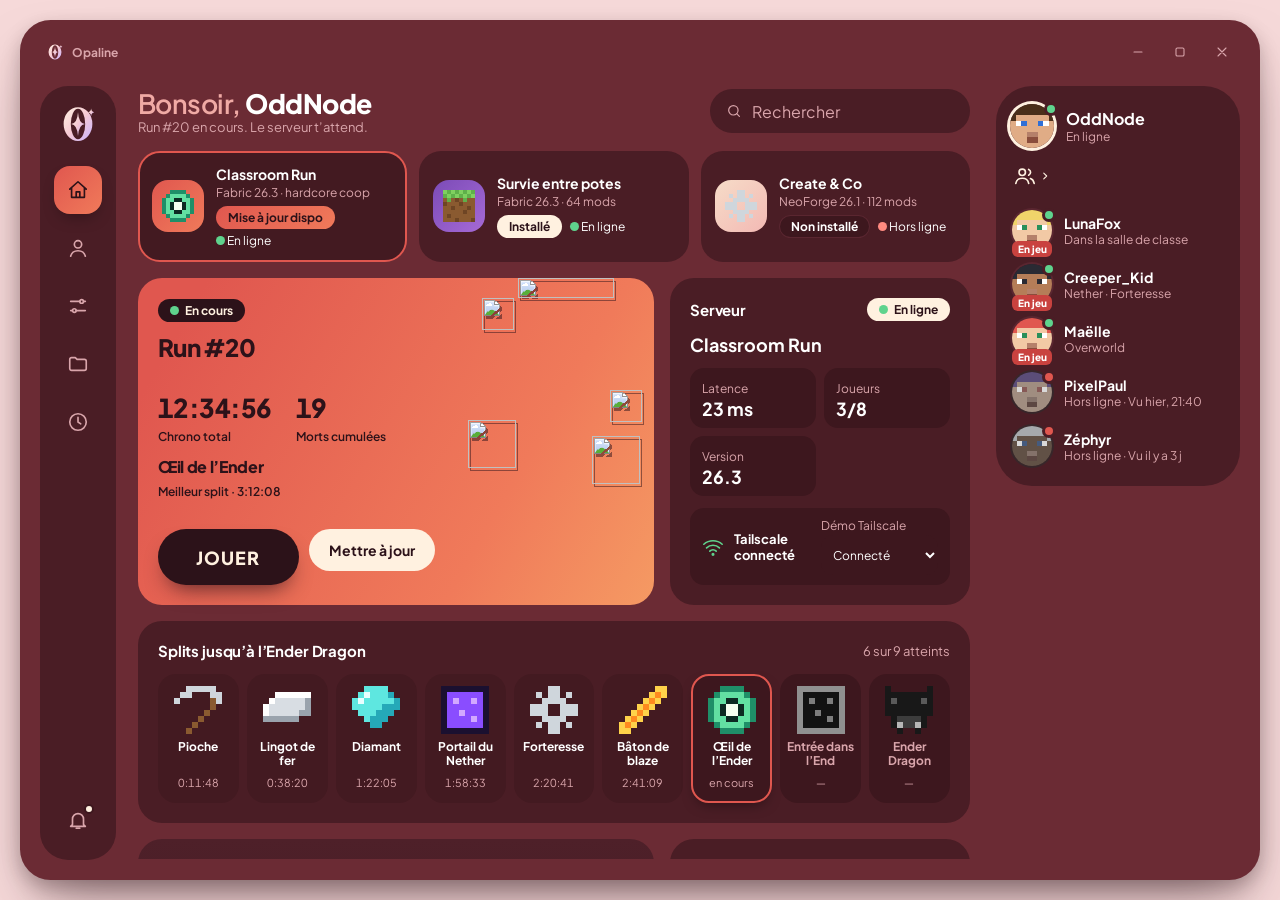
==== design/launcher-mockup/index.html @ b2eef208 "design(mockup): chevron d'ouverture sur le bouton de la liste d'amis" ====
<!doctype html>
<html lang="fr">
<head>
<meta charset="utf-8">
<meta name="viewport" content="width=device-width, initial-scale=1">
<title>Opaline</title>
<link rel="icon" href="data:image/svg+xml,%3Csvg xmlns='http://www.w3.org/2000/svg' viewBox='0 0 64 64'%3E%3Crect width='64' height='64' rx='14' fill='%232c1219'/%3E%3Cg fill='%23f6dcc8'%3E%3Cpath fill-rule='evenodd' d='M9 32a23 27 0 1 0 46 0a23 27 0 1 0 -46 0ZM20.5 32a11.5 24.4 0 1 0 23 0a11.5 24.4 0 1 0 -23 0Z'/%3E%3Cpath d='M32 13Q33.2 30.8 43 32Q33.2 33.2 32 51Q30.8 33.2 21 32Q30.8 30.8 32 13Z'/%3E%3C/g%3E%3C/svg%3E">
<link rel="preconnect" href="https://fonts.googleapis.com">
<link rel="preconnect" href="https://fonts.gstatic.com" crossorigin>
<link href="https://fonts.googleapis.com/css2?family=Plus+Jakarta+Sans:wght@400;500;600;700;800&display=swap" rel="stylesheet">
<style>
:root{
  --outer:#f6d9d9; --win:#6b2b34; --win-deep:#3d171e; --panel:#4a1d25; --panel-hi:#431a21; --line:#5a2630;
  --coral:#e0574f; --coral2:#f07a5a; --cream:#fff1e0; --ink:#fff; --mute:#d9a5ab; --on-coral:#2c1219;
  --ok:#5fd38d; --warn:#ffc46b; --bad:#ff8a80;
  --grad:linear-gradient(135deg,var(--coral),var(--coral2));
  --ease:cubic-bezier(.22,1,.36,1);
  --font:"Plus Jakarta Sans","Outfit",system-ui,"Segoe UI",sans-serif;
}
*{box-sizing:border-box;margin:0}
html,body{height:100%}
body{background:var(--outer);font-family:var(--font);color:var(--ink);display:flex;padding:clamp(0px,1.6vw,24px);-webkit-font-smoothing:antialiased}
::selection{background:var(--coral);color:var(--on-coral)}
:focus-visible{outline:3px solid var(--cream);outline-offset:3px;border-radius:12px}
button,input,select{font:inherit;color:inherit}
button{cursor:pointer;border:0;background:none}
svg.px{image-rendering:pixelated;shape-rendering:crispEdges;display:block}
.window{--rail:76px;width:100%;max-width:2000px;max-height:1250px;height:100%;margin:auto;background:var(--win);border-radius:clamp(16px,2.4vw,40px);padding:clamp(12px,1.6vw,20px);display:grid;grid-template-columns:var(--rail) minmax(0,1fr) clamp(208px,19vw,264px);gap:clamp(12px,1.6vw,20px);box-shadow:0 30px 60px -20px rgba(44,18,25,.55),0 8px 18px rgba(44,18,25,.25);position:relative;overflow:hidden}
/* rail */
.rail{background:var(--panel);border-radius:28px;display:flex;flex-direction:column;align-items:center;padding:16px 0;gap:10px}
.logo{width:44px;height:44px;margin-bottom:10px;display:grid;place-items:center}
.rail button{width:48px;height:48px;border-radius:16px;display:grid;place-items:center;color:var(--mute);transition:background .2s var(--ease),color .2s,transform .2s var(--ease);position:relative}
.rail button:hover{background:var(--win-deep);color:var(--ink);transform:translateY(-1px)}
.rail button[aria-current=page]{background:var(--grad);color:var(--on-coral);box-shadow:0 8px 16px -6px rgba(0,0,0,.35)}
.rail .spacer{flex:1}
.rail .coltoggle{display:none}
.badge{position:absolute;top:8px;right:8px;width:10px;height:10px;border-radius:50%;background:var(--cream);border:2px solid var(--win-deep)}
svg.i{width:22px;height:22px;fill:none;stroke:currentColor;stroke-width:1.8;stroke-linecap:round;stroke-linejoin:round}
/* main */
main{min-width:0;container:main/inline-size;display:flex;flex-direction:column;gap:16px;overflow-y:auto;padding:2px 6px 6px 2px;scrollbar-width:thin;scrollbar-color:var(--line) transparent}
main::-webkit-scrollbar,.col::-webkit-scrollbar{width:8px}
main::-webkit-scrollbar-thumb{background:var(--line);border-radius:8px}
.bar{flex-wrap:wrap;display:flex;align-items:center;justify-content:space-between;gap:16px}
h1{font-size:clamp(22px,3.2cqi,30px);font-weight:800;letter-spacing:-.02em;line-height:1.15}
h2{font-size:18px;font-weight:700;letter-spacing:-.01em}
h3{font-size:15px;font-weight:700}
.card h2{font-size:15px}
.mute{color:var(--mute)} .small{font-size:13px} .xs{font-size:12px}
.search{display:flex;align-items:center;gap:8px;background:var(--panel);border-radius:999px;padding:0 16px;height:44px;width:100%;flex:1 1 180px;max-width:260px;color:var(--mute);transition:box-shadow .2s}
.search:focus-within{box-shadow:0 0 0 2px var(--coral)}
.search input{background:none;border:0;outline:0;width:100%;color:var(--ink)} .search input::placeholder{color:var(--mute)}
.card{background:var(--panel);border-radius:24px;padding:20px;position:relative;min-width:0;container-type:inline-size}
.btn{display:inline-flex;align-items:center;justify-content:center;gap:8px;height:42px;padding:0 20px;border-radius:999px;font-weight:700;font-size:14px;background:var(--win-deep);color:var(--ink);transition:transform .2s var(--ease),background .2s,box-shadow .2s}
.btn:hover{background:#5a2630;transform:translateY(-1px)}
.btn.primary{background:var(--grad);color:var(--on-coral);box-shadow:0 10px 20px -8px rgba(0,0,0,.35)}
.btn.primary:hover{filter:brightness(1.07)}
.btn.cream{background:var(--cream);color:var(--on-coral)} .btn.cream:hover{background:#fff}
.btn.sm{height:40px;padding:0 14px;font-size:13px}
.btn:disabled{opacity:.55;cursor:not-allowed;transform:none}
.pill{display:inline-flex;align-items:center;gap:6px;padding:4px 12px;border-radius:999px;font-size:12px;font-weight:700;background:var(--cream);color:var(--on-coral)}
.dot{width:9px;height:9px;border-radius:50%;background:var(--ok);display:inline-block;flex:none}
.dot.off{background:var(--bad)} .dot.idle{background:#8a6870}
.view{display:none;flex-direction:column;gap:16px;animation:in .3s var(--ease)}
.view.on{display:flex}
@keyframes in{from{opacity:0;transform:translateY(8px)}}
/* home */
.home{display:grid;grid-template-columns:minmax(0,1fr);grid-template-areas:"hero" "server" "splits" "stat" "deaths" "news";gap:16px}
.home.generic .splits,.home.generic .stat,.home.generic .deaths,.home:not(.generic) .news{display:none}
.home.generic{grid-template-areas:"hero" "server" "news"}
.news{grid-area:news}
.hero{grid-area:hero;background:linear-gradient(120deg,#e0574f 10%,#f07a5a 70%,#f59a63);color:var(--on-coral);min-height:236px;overflow:visible;display:grid;grid-template-columns:minmax(0,1fr) clamp(110px,20cqi,210px);align-content:space-between;gap:0 8px}
.hero>*{grid-column:1}
.hero h2{font-size:clamp(24px,3.4cqi,34px);font-weight:800;letter-spacing:-.03em;color:var(--on-coral);overflow-wrap:anywhere}
.hero .pill{background:#2c1219;color:var(--cream)}
.hero .stats{display:flex;flex-wrap:wrap;gap:10px 24px;margin:12px 0}
.hero .stats b{display:block;font-size:clamp(20px,6cqi,26px);font-weight:800;font-variant-numeric:tabular-nums;letter-spacing:-.02em}
.hero .stats span{font-size:12px;font-weight:600}
.hero .art{grid-column:2;grid-row:1/4;position:relative;align-self:start;margin:-34px -10px 0 0;height:220px;pointer-events:none}
.hero .art .dragon{position:absolute;right:0;top:0;width:min(100%,160px);height:auto;aspect-ratio:1;filter:drop-shadow(0 14px 14px rgba(44,18,25,.35));animation:float 5s ease-in-out infinite}
.hero .art .eye{position:absolute;left:0;bottom:16px;width:48px;height:48px;animation:float 4s ease-in-out -1s infinite}
.hero .art .dia{position:absolute;right:4px;bottom:0;width:48px;height:48px;animation:float 6s ease-in-out -2s infinite}
.hero .acts{display:flex;gap:10px;flex-wrap:wrap}
@keyframes float{50%{transform:translateY(-8px)}}
.play{height:56px;padding:0 clamp(24px,8cqi,40px);font-size:clamp(15px,4cqi,18px);letter-spacing:.06em;font-weight:800;background:#2c1219;color:var(--cream);border-radius:999px;box-shadow:0 12px 22px -10px rgba(44,18,25,.8);transition:transform .2s var(--ease),background .2s}
.play:hover{transform:translateY(-2px) scale(1.02);background:#000}
.play:disabled{opacity:.6;cursor:not-allowed;transform:none}
.server{grid-area:server;display:flex;flex-direction:column;gap:12px}
.addr{display:flex;align-items:center;gap:8px;background:var(--win-deep);border-radius:14px;padding:8px 8px 8px 14px;font-family:ui-monospace,Consolas,monospace;font-size:13px;justify-content:space-between}
.addr code{overflow:hidden;text-overflow:ellipsis;white-space:nowrap}
.kv{display:grid;grid-template-columns:repeat(auto-fit,minmax(84px,1fr));gap:8px}
.kv div{background:var(--win-deep);border-radius:14px;padding:8px 12px}
.kv b{display:block;font-size:18px;font-variant-numeric:tabular-nums}
.ts{display:flex;gap:10px;align-items:center;border-radius:14px;padding:10px 12px;font-size:13px;background:var(--win-deep)}
.ts.bad{background:#5a2228}
.splits{grid-area:splits}
.splitrow{display:grid;grid-template-columns:repeat(auto-fit,minmax(70px,1fr));gap:8px;margin-top:14px;list-style:none;padding:0}
.split{border-radius:18px;padding:10px 4px;text-align:center;background:var(--win-deep);border:2px solid transparent;transition:transform .2s var(--ease)}
.split:hover{transform:translateY(-3px)}
.split svg,.split img{display:block;margin:0 auto 6px;width:48px;height:48px;image-rendering:pixelated}
.split.next img{filter:grayscale(1);opacity:.55}
.split b{display:block;font-size:12px;line-height:1.2;min-height:30px}
.split span{font-size:11px;font-variant-numeric:tabular-nums;color:var(--mute)}
.split.done{background:var(--panel-hi)}
.split.cur{border-color:var(--coral);box-shadow:0 6px 14px -6px rgba(0,0,0,.5)}
.split.next b{color:var(--mute)} .split.next svg{filter:grayscale(1) brightness(.75)}
.deaths{grid-area:deaths}
.list{list-style:none;padding:0;display:flex;flex-direction:column;gap:6px;margin-top:10px}
.list li>button{width:100%;display:flex;align-items:center;gap:12px;text-align:left;padding:8px 10px;border-radius:14px;transition:background .2s}
.list li>button:hover{background:var(--panel-hi)}
.list .t{flex:1;min-width:0;font-size:13px;line-height:1.35} .list .t b{display:block;font-size:14px}
.run{font-size:12px;font-weight:700;color:var(--mute)}
/* right column */
.col{display:flex;flex-direction:column;gap:16px;overflow-y:auto;scrollbar-width:thin;scrollbar-color:var(--line) transparent}
.me{display:flex;align-items:center;gap:12px}
.avatar{width:44px;height:44px;border-radius:50%;background:var(--win-deep);overflow:hidden;flex:none;display:grid;place-items:center}
.avwrap{position:relative;flex:none}
.avwrap .dot{position:absolute;right:-1px;bottom:0;border:2px solid var(--panel);width:13px;height:13px;box-sizing:border-box}
.pl{display:flex;align-items:center;gap:12px;padding:6px 0}
.pl .n{font-weight:700;font-size:14px} .pl .s{font-size:12px;color:var(--mute)}
.pl.off .avatar{filter:grayscale(.8) brightness(.8)}
/* forms */
.grid2{display:grid;grid-template-columns:minmax(0,1fr);gap:16px}
.filesgrid{align-items:start}
.row{display:flex;align-items:center;gap:12px;justify-content:space-between;flex-wrap:wrap}
.seg{display:inline-flex;background:var(--win-deep);border-radius:999px;padding:4px;gap:2px}
.seg button{min-height:40px;padding:9px 16px;border-radius:999px;font-weight:700;font-size:13px;color:var(--mute);transition:background .2s,color .2s}
.seg button[aria-checked=true]{background:var(--cream);color:var(--on-coral)}
.drop{position:relative;border:2px dashed var(--line);border-radius:20px;padding:20px;text-align:center;transition:border-color .2s,background .2s;cursor:pointer;display:block}
.drop:hover,.drop.over,.drop:focus-within{border-color:var(--coral);background:rgba(224,87,79,.08)}
.drop input{position:absolute;opacity:0;width:1px;height:1px}
.opt{display:flex;align-items:center;gap:12px;padding:8px 10px;border-radius:14px;cursor:pointer;transition:background .2s}
.opt:hover{background:var(--panel-hi)} .opt input{accent-color:var(--coral);width:18px;height:18px}
.perf{display:grid;grid-template-columns:repeat(auto-fit,minmax(170px,1fr));gap:12px}
.perf button{background:var(--win-deep);border-radius:20px;padding:16px;text-align:left;border:2px solid transparent;transition:transform .2s var(--ease),border-color .2s;display:flex;flex-direction:column;gap:6px}
.perf button:hover{transform:translateY(-2px)}
.perf button[aria-checked=true]{border-color:var(--coral);background:var(--panel-hi)}
.perf ul{padding-left:16px;font-size:12px;color:var(--mute);line-height:1.5}
.field{display:flex;flex-direction:column;gap:8px}
input[type=range]{width:100%;accent-color:var(--coral);height:40px}
.zone{height:10px;border-radius:6px;background:linear-gradient(90deg,var(--line) 0 28.5%,var(--ok) 28.5% 43%,var(--line) 43% 100%)}
.sw{width:48px;height:28px;border-radius:999px;background:var(--win-deep);position:relative;transition:background .2s;flex:none;border:1px solid var(--line)}
.sw::before{content:"";position:absolute;inset:-6px}
.sw::after{content:"";position:absolute;left:3px;top:3px;width:20px;height:20px;border-radius:50%;background:var(--mute);transition:transform .2s var(--ease),background .2s}
.sw[aria-checked=true]{background:var(--coral)} .sw[aria-checked=true]::after{transform:translateX(20px);background:var(--cream)}
select{background:var(--win-deep);border:0;border-radius:12px;min-height:40px;padding:10px 12px;color:var(--ink)}
table{width:100%;border-collapse:collapse;font-size:13px}
th{text-align:left;color:var(--mute);font-weight:600;padding:6px 10px;font-size:12px}
td{padding:9px 10px;border-top:1px solid var(--line);font-variant-numeric:tabular-nums}
tbody tr.sel td,tbody tr:hover td{background:var(--panel-hi)} tbody tr[tabindex]{cursor:pointer}
.ok{color:var(--ok);font-weight:700}
.tag{font-size:11px;font-weight:700;padding:2px 8px;border-radius:999px;background:var(--win-deep);color:var(--mute)}
.files{display:grid;grid-template-columns:repeat(auto-fit,minmax(130px,1fr));gap:12px}
.files button{background:var(--panel);border-radius:20px;padding:16px 8px;display:flex;flex-direction:column;align-items:center;gap:8px;font-weight:700;font-size:13px;transition:transform .2s var(--ease),background .2s}
.files button:hover{background:var(--panel-hi);transform:translateY(-2px)}
.files .ic{width:44px;height:44px;border-radius:14px;background:var(--grad);color:var(--on-coral);display:grid;place-items:center}
.note{border-radius:16px;background:var(--win-deep);padding:14px;margin-top:10px}
.note h3{display:flex;justify-content:space-between;gap:8px;align-items:center}
.note ul{padding-left:18px;margin-top:8px;font-size:13px;line-height:1.55;color:var(--mute)}
.banner{background:var(--cream);color:var(--on-coral);border-radius:20px;padding:14px 16px;display:flex;align-items:center;gap:14px}
.banner b{flex:1}
.banner .btn{background:var(--win-deep);color:var(--cream)}
.banner .x{width:40px;height:40px;border-radius:50%;display:grid;place-items:center;color:var(--on-coral)} .banner .x:hover{background:rgba(44,18,25,.12)}
/* progress + toast */
.prog{position:absolute;left:calc(var(--rail) + 40px);right:20px;bottom:18px;background:var(--win-deep);border-radius:20px;padding:12px 16px;display:none;gap:14px;align-items:center;box-shadow:0 12px 24px rgba(0,0,0,.4);z-index:5;border:1px solid var(--line)}
.prog.on{display:flex;animation:in .3s var(--ease)}
.track{flex:1;height:10px;background:var(--panel);border-radius:6px;overflow:hidden}
.track i{display:block;height:100%;width:0;background:var(--grad);border-radius:6px;transition:width .2s linear}
.toast{position:absolute;top:24px;left:50%;transform:translate(-50%,-30px);background:var(--cream);color:var(--on-coral);border-radius:999px;padding:12px 22px;font-weight:700;font-size:14px;opacity:0;pointer-events:none;transition:transform .25s var(--ease),opacity .25s;z-index:10}
.toast.on{opacity:1;transform:translate(-50%,0)}
/* login */
.login{align-items:center;justify-content:center;text-align:center;min-height:100%;gap:18px}
.login .art{display:flex;gap:10px;align-items:flex-end;margin-bottom:6px}
.code{font-size:clamp(28px,6cqi,48px);font-weight:800;letter-spacing:.14em;background:var(--win-deep);border-radius:20px;padding:14px 28px;font-family:ui-monospace,Consolas,monospace;color:var(--cream);margin-top:8px}
.sr{position:absolute;width:1px;height:1px;overflow:hidden;clip:rect(0 0 0 0)}
.graph{background:var(--win-deep);border-radius:18px;padding:12px}
[hidden]{display:none!important}
@container main (min-width:780px){
  .home{grid-template-columns:minmax(0,1fr) minmax(300px,36%);grid-template-areas:"hero server" "splits splits" "stat deaths" "news news"}
  .home.generic{grid-template-areas:"hero server" "news news"}
}
@container main (min-width:700px){ .grid2{grid-template-columns:1fr 1fr} }
@container main (min-width:760px){ .filesgrid{grid-template-columns:minmax(0,1fr) 340px} }
@media (max-width:1180px){ .window{--rail:68px} }
@media (max-width:900px){
  .window{grid-template-columns:minmax(0,1fr);grid-template-rows:auto minmax(0,1fr)}
  .rail{flex-direction:row;padding:6px 10px;border-radius:20px;gap:6px}
  .rail .logo{margin:0 8px 0 0;width:40px;height:40px}
  .rail button{width:44px;height:44px}
  .rail .coltoggle{display:grid}
  .colx{display:none!important}
  .prog{left:20px}
  .col{position:absolute;z-index:8;top:56px;right:12px;bottom:12px;width:min(280px,calc(100% - 24px));padding:12px;background:var(--win-deep);border-radius:24px;box-shadow:0 20px 40px rgba(0,0,0,.5);border:1px solid var(--line);transform:translateX(calc(100% + 24px));visibility:hidden;transition:transform .25s var(--ease),visibility .25s}
  .window.drawer .col{transform:none;visibility:visible}
}
@media (prefers-reduced-motion:reduce){
  *,*::before,*::after{animation:none!important;transition:none!important}
}
.stat{grid-area:stat;display:grid;place-items:center;overflow:hidden;padding:clamp(8px,3cqi,16px);background:linear-gradient(180deg,#4e2029,#3a161d)}
.stat svg{width:min(100%,360px);height:auto;aspect-ratio:1;overflow:visible}
.stat text{font-family:var(--font);font-variant-numeric:tabular-nums}
.spin,.breath{transform-box:fill-box;transform-origin:center}
.spin{animation:spin 90s linear infinite}
.spin.b{animation-duration:120s;animation-direction:reverse}
.spin.c{animation-duration:150s;animation-delay:-30s}
.spin.d{animation-duration:110s;animation-direction:reverse;animation-delay:-50s}
.breath{animation:breath 9s ease-in-out infinite}
@keyframes spin{to{transform:rotate(360deg)}}
@keyframes breath{0%,100%{transform:scale(.98)}50%{transform:scale(1.02)}}
.packs{display:grid;grid-template-columns:repeat(auto-fit,minmax(min(100%,230px),1fr));gap:12px}
.pk{display:flex;gap:12px;align-items:center;text-align:left;background:var(--panel);border-radius:22px;padding:12px;border:2px solid transparent;transition:transform .2s var(--ease),border-color .2s,background .2s;min-width:0}
.pk:hover{transform:translateY(-2px);background:var(--panel-hi)}
.pk[aria-checked=true]{border-color:var(--coral);background:var(--panel-hi)}
.pk .th{width:52px;height:52px;border-radius:16px;display:grid;place-items:center;flex:none}
.pk .tx2{min-width:0;display:flex;flex-direction:column;gap:2px}
.pk b{font-size:14px;overflow:hidden;text-overflow:ellipsis;white-space:nowrap}
.pk .meta{font-size:12px;color:var(--mute)}
.pk .st{display:flex;gap:4px 8px;align-items:center;flex-wrap:wrap;margin-top:4px;font-size:12px}
.pill.s-upd{background:var(--grad);color:var(--on-coral)}
.pill.s-no{background:var(--win-deep);color:var(--ink);box-shadow:inset 0 0 0 1px var(--line)}
.pill{white-space:nowrap}
.chg{list-style:none;padding:0;margin-top:6px;font-size:13px;display:flex;flex-direction:column;gap:4px}
.chg li{display:flex;gap:8px}
.chs{font-weight:800;width:14px;text-align:center;flex:none}
.chs.add{color:var(--ok)} .chs.rem{color:var(--bad)} .chs.upd{color:var(--warn)}
img.mt{image-rendering:pixelated;display:block;flex:none}
.h2i{display:flex;align-items:center;gap:10px}
.files .ic{width:56px;height:56px}
.hero .art .dragon.sm{width:96px;right:30px;top:14px}
.hero .art img.mt{filter:drop-shadow(2px 3px 0 rgba(44,18,25,.5))}
.hero .art .p3{position:absolute;left:14px;top:34px;width:32px;height:32px;animation:float 5s ease-in-out -3s infinite}
.hero .art .p4{position:absolute;right:2px;bottom:62px;width:32px;height:32px}
.wardrobe{display:grid;grid-template-columns:repeat(auto-fill,minmax(190px,1fr));gap:12px;margin-top:10px}
.sk{display:flex;flex-direction:column;gap:10px;align-items:center;padding:14px}
.sk-b{position:absolute;top:12px;left:12px;z-index:1}
.skp{background:var(--win-deep);border-radius:16px;padding:10px 20px;display:grid;place-items:center;width:100%}
.skn{background:var(--win-deep);border:1px solid transparent;border-radius:12px;padding:8px 10px;width:100%;text-align:center;font-weight:700;min-height:40px}
.skn:hover{border-color:var(--line)} .skn:focus{border-color:var(--coral)}
.acts2{display:flex;gap:6px;flex-wrap:wrap;justify-content:center}
.btn.danger{background:#7a2d32;color:#fff}
.seg.sm button{padding:4px 12px}
.ingame{display:none;font-size:10px;font-weight:800;line-height:1;padding:3px 6px;border-radius:999px;background:var(--grad);color:var(--on-coral)}
.avatar{box-shadow:0 0 0 2px var(--line)}
button.pl{width:100%;text-align:left;position:relative;border-radius:14px}
button.me{width:100%;text-align:left;border-radius:14px}
.dot.away{background:var(--warn)}
.meCard{position:relative}
.menu{position:absolute;right:0;top:calc(100% + 6px);width:190px;background:var(--cream);color:var(--on-coral);border-radius:16px;padding:6px;z-index:9;box-shadow:0 12px 24px rgba(0,0,0,.4)}
.menu button{display:flex;gap:8px;align-items:center;width:100%;min-height:40px;padding:0 10px;border-radius:10px;font-weight:700;font-size:13px;text-align:left}
.menu button:hover{background:rgba(44,18,25,.1)}
.menu button[aria-checked=true]::before{content:"";width:8px;height:8px;border-radius:50%;background:var(--on-coral)}
.menu button[aria-checked=false]::before{content:"";width:8px;height:8px}
.colx{display:flex;align-items:center;justify-content:center;gap:8px;min-height:40px;width:100%;border-radius:16px;background:var(--panel);color:var(--mute);font-size:13px;font-weight:700;transition:background .2s,color .2s}
.colx:hover{background:var(--panel-hi);color:var(--ink)}
.imp{display:flex;flex-direction:column;gap:12px}
.chat{display:none}
.avatar svg{width:100%;height:100%}
.titlebar{grid-column:1/-1;display:flex;align-items:center;justify-content:space-between;gap:12px;min-height:36px;margin:-6px 0 -4px;user-select:none;-webkit-app-region:drag}
.titlebar .tt{display:flex;align-items:center;gap:8px;font-size:12px;font-weight:700;color:var(--mute);padding-left:6px;flex:1;min-height:36px}
.wbtns{display:flex;gap:6px;-webkit-app-region:no-drag}
.wbtn{width:36px;height:32px;border-radius:999px;display:grid;place-items:center;color:var(--mute);transition:background .15s,color .15s}
.wbtn .i{width:16px;height:16px;stroke-width:1.6}
.wbtn:hover{background:var(--panel);color:var(--ink)}
.wbtn.close:hover{background:var(--coral);color:var(--on-coral)}
.window{grid-template-rows:auto minmax(0,1fr)}
.window.max{max-width:none;max-height:none;border-radius:0}
body:has(.window.max){padding:0}
@media (max-width:900px){.window{grid-template-rows:auto auto minmax(0,1fr)}}
@media (min-width:901px){
  .window{grid-template-columns:var(--rail) minmax(0,1fr) auto;--pill:#4a1d25}
  .col{width:clamp(208px,19vw,264px);transition:width .22s var(--ease);align-self:start;overflow:visible;gap:0;background:var(--pill);border-radius:36px;padding:18px 0 20px}
  .window.colmini .col{width:72px}
  .col .card{background:none;padding:0;border-radius:0;display:block}
  .col h2{display:none}
  .col .me{display:flex;flex-direction:row;align-items:center;gap:12px;padding:0 14px;height:44px;width:100%;border-radius:0}
  .col .me .avatar{width:44px;height:44px;box-shadow:0 0 0 3px var(--cream)}
  .col .colx{justify-content:flex-start;gap:4px;padding:0 18px;margin-top:8px;min-height:40px;background:none;border-radius:0;color:var(--cream)}
  .col .colx:hover{background:rgba(255,255,255,.05)}
  .col .colx .lbl{display:none}
  .col .colx .chev{width:10px;height:10px;stroke-width:2.6;flex:none;transition:transform .2s var(--ease)}
  .window:not(.colmini) .col .colx .chev{transform:rotate(180deg)}
  .col .tx,.col .mtx,.col .colx .lbl{opacity:1;white-space:nowrap;overflow:hidden;text-overflow:ellipsis;min-width:0;transition:opacity .18s}
  .window.colmini .col .tx,.window.colmini .col .mtx,.window.colmini .col .colx .lbl{opacity:0;pointer-events:none}
  .col #online,.col #offline{display:flex;flex-direction:column;gap:14px;margin-top:14px!important}
  .col .pl{display:flex;flex-direction:row;align-items:center;gap:12px;padding:0 16px;height:40px;width:100%;border-radius:0}
  .col .avatar{width:40px;height:40px}
  .col .me .avatar{width:44px;height:44px}
  .col .avwrap .dot{top:-2px;bottom:auto;right:-4px;width:14px;height:14px;border:3px solid var(--pill)}
  .col .pl.off .dot{background:var(--coral)}
  .col .ingame{display:inline-block;position:absolute;left:16px;bottom:-7px;width:40px;text-align:center;padding:3px 0;background:#c9423f;color:#fff;border-radius:6px;font-size:10px;margin:0;z-index:1}
  .col .me .ingame{left:14px;width:44px;bottom:-7px}
  .col .me{position:relative}
  .col .pl.off .avatar{filter:grayscale(.6) brightness(.85)}
  .window.colmini .col .pl[data-tip]:hover::after,.window.colmini .col .pl[data-tip]:focus-visible::after{content:attr(data-tip);position:absolute;right:calc(100% + 14px);top:50%;transform:translateY(-50%);background:var(--cream);color:var(--on-coral);font-size:12px;font-weight:700;padding:6px 10px;border-radius:10px;white-space:nowrap;z-index:9;pointer-events:none}
}
</style>
</head>
<body>
<svg width="0" height="0" style="position:absolute" aria-hidden="true">
 <defs><linearGradient id="lg" x1="0" y1="0" x2="1" y2="1"><stop offset="0" stop-color="#fff1e0"/><stop offset=".5" stop-color="#f6c9d4"/><stop offset="1" stop-color="#c9b4ff"/></linearGradient></defs>
 <symbol id="logo-o" viewBox="0 0 64 64"><path fill="url(#lg)" fill-rule="evenodd" d="M9 32a23 27 0 1 0 46 0a23 27 0 1 0 -46 0ZM20.5 32a11.5 24.4 0 1 0 23 0a11.5 24.4 0 1 0 -23 0Z"/><path fill="url(#lg)" d="M32 13Q33.2 30.8 43 32Q33.2 33.2 32 51Q30.8 33.2 21 32Q30.8 30.8 32 13Z"/><path fill="url(#lg)" d="M53 7Q53.5 12 58 13Q53.5 14 53 19Q52.5 14 48 13Q52.5 12 53 7Z"/></symbol>
 <symbol id="i-home" viewBox="0 0 24 24"><path d="M3 11l9-8 9 8M5 10v10h14V10M10 20v-6h4v6"/></symbol>
 <symbol id="i-user" viewBox="0 0 24 24"><circle cx="12" cy="8" r="4"/><path d="M4 21c1-4 4-6 8-6s7 2 8 6"/></symbol>
 <symbol id="i-sliders" viewBox="0 0 24 24"><path d="M4 7h10M18 7h2M4 17h2M10 17h10"/><circle cx="16" cy="7" r="2"/><circle cx="8" cy="17" r="2"/></symbol>
 <symbol id="i-folder" viewBox="0 0 24 24"><path d="M3 7a2 2 0 012-2h4l2 2h8a2 2 0 012 2v8a2 2 0 01-2 2H5a2 2 0 01-2-2z"/></symbol>
 <symbol id="i-clock" viewBox="0 0 24 24"><circle cx="12" cy="12" r="9"/><path d="M12 7v5l3 2"/></symbol>
 <symbol id="i-bell" viewBox="0 0 24 24"><path d="M6 17V11a6 6 0 0112 0v6l2 2H4zM10 21h4"/></symbol>
 <symbol id="i-search" viewBox="0 0 24 24"><circle cx="11" cy="11" r="7"/><path d="M20 20l-4-4"/></symbol>
 <symbol id="i-copy" viewBox="0 0 24 24"><rect x="9" y="9" width="11" height="11" rx="2"/><path d="M5 15V6a2 2 0 012-2h9"/></symbol>
 <symbol id="i-x" viewBox="0 0 24 24"><path d="M6 6l12 12M18 6L6 18"/></symbol>
 <symbol id="i-wifi" viewBox="0 0 24 24"><path d="M2 9a15 15 0 0120 0M5 13a10 10 0 0114 0M8.5 16.5a5 5 0 017 0"/><circle cx="12" cy="20" r=".8"/></symbol>
 <symbol id="i-wrench" viewBox="0 0 24 24"><path d="M14 6a4 4 0 005 5l-9 9a2 2 0 01-3-3l9-9a4 4 0 01-2-2z"/></symbol>
 <symbol id="i-users" viewBox="0 0 24 24"><circle cx="9" cy="8" r="3.5"/><path d="M2 20c.6-3.5 3.2-5.5 7-5.5s6.4 2 7 5.5M16 4.8a3.5 3.5 0 010 6.4M18 14.8c2 .6 3.4 2.4 4 5.2"/></symbol>
 <symbol id="i-chat" viewBox="0 0 24 24"><path d="M4 5h16a1 1 0 011 1v10a1 1 0 01-1 1H10l-5 4v-4H4a1 1 0 01-1-1V6a1 1 0 011-1z"/></symbol>
 <symbol id="i-min" viewBox="0 0 24 24"><path d="M6 12h12"/></symbol>
 <symbol id="i-max" viewBox="0 0 24 24"><rect x="6" y="6" width="12" height="12" rx="2"/></symbol>
 <symbol id="i-restore" viewBox="0 0 24 24"><path d="M9 8V7a1.5 1.5 0 011.5-1.5H17A1.5 1.5 0 0118.5 7v6.5A1.5 1.5 0 0117 15h-1"/><rect x="5.5" y="9" width="10" height="10" rx="1.5"/></symbol>
 <symbol id="i-chev" viewBox="0 0 24 24"><path d="M15 5l-7 7 7 7"/></symbol>
 <symbol id="i-down" viewBox="0 0 24 24"><path d="M12 4v11M7 11l5 5 5-5M5 20h14"/></symbol>
</svg>

<div class="window" id="app">
  <div class="toast" id="toast" role="status" aria-live="polite"></div>

  <!-- Barre de fenêtre personnalisée : dans Tauri (decorations: false), data-tauri-drag-region rend cette bande déplaçable ;
       les boutons appelleront appWindow.minimize() / toggleMaximize() / close(). Ici, démo JS uniquement. -->
  <header class="titlebar" id="titlebar" data-tauri-drag-region>
    <div class="tt" data-tauri-drag-region><svg class="logo-svg" width="18" height="18" viewBox="0 0 64 64" aria-hidden="true"><use href="#logo-o"/></svg>Opaline</div>
    <div class="wbtns" role="group" aria-label="Fenêtre">
      <button type="button" class="wbtn" id="wMin" aria-label="Réduire"><svg class="i"><use href="#i-min"/></svg></button>
      <button type="button" class="wbtn" id="wMax" aria-label="Agrandir"><svg class="i"><use href="#i-max"/></svg></button>
      <button type="button" class="wbtn close" id="wClose" aria-label="Fermer"><svg class="i"><use href="#i-x"/></svg></button>
    </div>
  </header>

  <nav class="rail" id="rail" aria-label="Navigation principale">
    <div class="logo" role="img" aria-label="Opaline"><svg class="logo-svg" width="40" height="40" viewBox="0 0 64 64" aria-hidden="true"><use href="#logo-o"/></svg></div>
    <button data-view="home" aria-label="Accueil" aria-current="page"><svg class="i"><use href="#i-home"/></svg></button>
    <button data-view="account" aria-label="Compte"><svg class="i"><use href="#i-user"/></svg></button>
    <button data-view="settings" aria-label="Réglages"><svg class="i"><use href="#i-sliders"/></svg></button>
    <button data-view="files" aria-label="Fichiers et mods"><svg class="i"><use href="#i-folder"/></svg></button>
    <button data-view="history" aria-label="Historique des runs"><svg class="i"><use href="#i-clock"/></svg></button>
    <span class="spacer"></span>
    <button id="colToggle" class="coltoggle" aria-label="Joueurs du serveur" aria-expanded="false" aria-controls="col"><svg class="i"><use href="#i-users"/></svg></button>
    <button data-view="news" aria-label="Actualités et mises à jour (1 nouvelle)"><svg class="i"><use href="#i-bell"/></svg><span class="badge" id="newsBadge"></span></button>
  </nav>

  <main id="main" tabindex="-1">

  <!-- LOGIN -->
  <section class="view login" id="v-login" aria-labelledby="loginT">
    <div class="art" aria-hidden="true"><svg class="logo-svg" width="96" height="96" viewBox="0 0 64 64" aria-hidden="true"><use href="#logo-o"/></svg></div>
    <h1 id="loginT">Opaline</h1>
    <p class="mute" style="max-width:42ch">Opaline, vos mondes entre amis. Connecte ton compte Microsoft pour installer les modpacks du groupe et rejoindre leurs serveurs.</p>
    <button class="btn primary" id="btnLogin" style="height:52px;padding:0 32px;font-size:16px">Se connecter avec Microsoft</button>
    <div id="codeBox" hidden>
      <p class="mute small">Ouvre <b style="color:var(--ink)">microsoft.com/link</b> et saisis ce code :</p>
      <div class="code" aria-label="Code K, Q, 7, M, 4, X, N, P">KQ7M&#8209;4XNP</div>
      <div class="row" style="justify-content:center;margin-top:14px">
        <button class="btn sm" id="copyCode"><svg class="i" style="width:16px;height:16px"><use href="#i-copy"/></svg>Copier le code</button>
        <button class="btn sm cream" id="validate">J&rsquo;ai saisi le code</button>
      </div>
      <p class="xs mute" style="margin-top:12px" role="status">En attente de validation&hellip; le code expire dans 14 min.</p>
    </div>
  </section>

  <!-- HOME -->
  <section class="view on" id="v-home" aria-labelledby="homeT">
    <div class="bar">
      <div><h1 id="homeT"><span style="color:#f0aaa5;font-weight:600">Bonsoir,</span> OddNode</h1><p class="mute small" id="homeSub">Run #20 en cours. Le serveur t&rsquo;attend.</p></div>
      <label class="search"><svg class="i" style="width:18px;height:18px"><use href="#i-search"/></svg><span class="sr">Rechercher</span><input type="search" placeholder="Rechercher"></label>
    </div>
    <div class="packs" id="packs" role="radiogroup" aria-label="Modpacks du groupe"></div>
    <div class="home" id="home">
      <article class="card hero" aria-labelledby="heroT">
        <div class="art" id="heroArt" aria-hidden="true"><img class="mt dragon sm" src="assets/mc/ender_eye.png" alt="" width="96" height="96"><img class="mt eye" src="assets/mc/blaze_rod.png" alt="" width="48" height="48"><img class="mt dia" src="assets/mc/diamond.png" alt="" width="48" height="48"><img class="mt p3" src="assets/mc/ender_pearl.png" alt="" width="32" height="32"><img class="mt p4" src="assets/mc/end_stone.png" alt="" width="32" height="32"></div>
        <div>
          <span class="pill" id="runState"><span class="dot"></span>En cours</span>
          <h2 id="heroT" style="margin-top:10px">Run #20</h2>
        </div>
        <div class="stats" id="heroStats">
          <div><b>12:34:56</b><span>Chrono total</span></div>
          <div><b>19</b><span>Morts cumulées</span></div>
          <div><b style="font-size:16px;line-height:1.5">Œil de l&rsquo;Ender</b><span>Meilleur split · 3:12:08</span></div>
        </div>
        <div class="acts"><button class="play" id="btnPlay">JOUER</button><button class="btn cream" id="btnUpd" hidden>Mettre à jour</button></div>
      </article>

      <article class="card server" aria-labelledby="srvT">
        <div class="row"><h2 id="srvT">Serveur</h2><span class="pill" id="srvPill"><span class="dot"></span>En ligne</span></div>
        <p style="font-weight:700;font-size:18px" id="srvName">Classroom Run</p>
        <div class="kv">
          <div><span class="xs mute">Latence</span><b id="lat">23 ms</b></div>
          <div><span class="xs mute">Joueurs</span><b id="kvPl">3/8</b></div>
          <div><span class="xs mute">Version</span><b id="kvVer">26.3</b></div>
        </div>
        <p class="xs mute" id="srvMsg" role="status" hidden></p>
        <div class="ts" id="tsBox"><svg class="i" style="flex:none;color:var(--ok)"><use href="#i-wifi"/></svg>
          <div style="flex:1"><b id="tsT">Tailscale connecté</b><div class="mute xs" id="tsH" role="status"></div></div>
          <label class="xs mute" style="display:flex;flex-direction:column;gap:2px">Démo Tailscale<select id="tsSel" style="padding:4px 8px;font-size:12px"><option value="on">Connecté</option><option value="off">Non connecté</option><option value="none">Non installé</option></select></label></div>
      </article>

      <!-- Textures des splits : dans Opaline, elles seront extraites au runtime du client.jar du joueur (aucune redistribution). assets/mc/ est local à la maquette et ignoré par git. -->
      <article class="card splits" aria-labelledby="splT">
        <div class="row"><h2 id="splT">Splits jusqu&rsquo;à l&rsquo;Ender Dragon</h2><span class="small mute">6 sur 9 atteints</span></div>
        <ol class="splitrow" id="splits"></ol>
      </article>

      <article class="card stat" aria-labelledby="statT">
        <h2 class="sr" id="statT">Temps total</h2>
        <svg id="statSvg" viewBox="0 0 300 300" role="img" aria-label="Temps total : 12 340 heures"></svg>
      </article>

      <article class="card deaths" aria-labelledby="dthT">
        <div class="row"><h2 id="dthT">Dernières morts</h2><button class="btn sm" data-go="history">Tout voir</button></div>
        <ul class="list" id="deaths"></ul>
      </article>

      <article class="card news" aria-labelledby="pnT"><h2 id="pnT">Nouveautés du pack</h2><div id="packNews"></div></article>
    </div>
  </section>

  <!-- ACCOUNT -->
  <section class="view" id="v-account" aria-labelledby="accT">
    <div class="bar"><h1 id="accT">Compte</h1><span class="pill"><span class="dot"></span>Session active</span></div>
    <div class="grid2">
      <article class="card" style="display:flex;gap:20px;align-items:center">
        <div id="fullSkin" style="background:var(--win-deep);border-radius:20px;padding:14px;flex:none"></div>
        <div style="display:flex;flex-direction:column;gap:10px;min-width:0">
          <div class="me"><div class="avatar" style="width:56px;height:56px"><svg class="px" data-head="0" data-s="56"></svg></div><div><h2>OddNode</h2><div class="mute xs">Profil Minecraft Java</div></div></div>
          <div class="mute small">UUID <code style="color:var(--ink)">3f9a21c4-7be0…e51d</code></div>
          <span class="pill" style="align-self:flex-start">Connecté avec Microsoft</span>
          <button class="btn sm" id="btnLogout" style="align-self:flex-start">Se déconnecter</button>
        </div>
      </article>
      <article class="card">
        <h2>État de la session</h2>
        <ul class="list" style="margin-top:12px;gap:10px;font-size:14px">
          <li class="row"><span class="mute">Jeton Minecraft</span><span class="ok">Valide · 23 h restantes</span></li>
          <li class="row"><span class="mute">Compte Xbox</span><span class="ok">Lié</span></li>
          <li class="row"><span class="mute">Multijoueur</span><span class="ok">Autorisé</span></li>
          <li class="row"><span class="mute">Dernière vérification</span><span>il y a 4 min</span></li>
        </ul>
      </article>
      
      <article class="card">
        <h2 id="capeT">Cape</h2>
        <div role="radiogroup" aria-labelledby="capeT" style="margin-top:8px" id="capes"></div>
      </article>
    </div>
  <section aria-labelledby="wrT">
      <h2 id="wrT" style="font-size:18px">Garde-robe</h2>
      <p class="mute small">Bibliothèque locale d&rsquo;Opaline : Mojang ne garde pas d&rsquo;historique des skins.</p>
      <div class="wardrobe"><div id="skinCards" style="display:contents"></div>
        <article class="card imp"><h3>+ Importer un skin</h3>
          <label class="drop" id="drop"><input type="file" id="skinFile" accept="image/png">
            <svg class="i" style="width:28px;height:28px;color:var(--coral2)"><use href="#i-down"/></svg>
            <div style="font-weight:700;margin-top:6px">Glisse un PNG 64×64 ici</div><div class="xs mute" id="dropMsg">ou clique pour parcourir</div></label>
          <div class="row"><span class="small mute" id="modelLbl">Modèle de bras</span>
            <div class="seg sm" role="radiogroup" aria-labelledby="modelLbl" id="model"><button role="radio" aria-checked="true" data-m="classic">Classique</button><button role="radio" aria-checked="false" data-m="slim">Fin</button></div></div>
          <button class="btn primary" id="importSkin">Importer dans la garde-robe</button></article></div>
  </section>

  <!-- SETTINGS -->
  <section class="view" id="v-settings" aria-labelledby="setT">
    <div class="bar"><h1 id="setT">Réglages</h1><span class="mute small">Appliqués au prochain lancement</span></div>
    <article class="card"><h2 id="perfT">Mode de performance</h2>
      <div class="perf" role="radiogroup" aria-labelledby="perfT" id="perf" style="margin-top:12px"></div></article>
    <div class="grid2">
      <article class="card field">
        <div class="row"><h2><label for="mem">Mémoire allouée</label></h2><b id="memV" style="font-size:22px">6 Go</b></div>
        <input type="range" id="mem" min="2" max="16" step="1" value="6" aria-describedby="memH">
        <div class="zone" aria-hidden="true"></div>
        <p class="xs mute" id="memH"></p>
      </article>
      <article class="card field">
        <div class="row"><h2><label for="rd">Distance de rendu</label></h2><b id="rdV" style="font-size:22px">12 chunks</b></div>
        <input type="range" id="rd" min="4" max="32" value="12">
        <div class="row" style="margin-top:6px"><h2 id="fsL">Plein écran</h2><button class="sw" role="switch" aria-checked="false" aria-labelledby="fsL" id="fs"></button></div>
        <div class="row"><label for="res" class="small mute">Résolution</label><select id="res"><option>1920 × 1080</option><option>1600 × 900</option><option>1280 × 720</option></select></div>
        <div class="row"><label for="lang" class="small mute">Langue du jeu</label><select id="lang"><option>Français (France)</option><option>English (US)</option><option>Español</option></select></div>
      </article>
    </div>
    <article class="card">
      <div class="row"><div><h2 id="shL">Shaders</h2><p class="small mute" style="margin-top:2px">Pack : Complementary Reimagined, par EminGT et Complementary Shaders</p></div>
        <button class="sw" role="switch" aria-checked="false" aria-labelledby="shL" id="shaders"></button></div>
    </article>
  </section>

  <!-- FILES -->
  <section class="view" id="v-files" aria-labelledby="fT">
    <div class="bar"><h1 id="fT">Fichiers &amp; mods</h1><button class="btn primary" id="btnRepair"><svg class="i" style="width:18px;height:18px"><use href="#i-wrench"/></svg>Vérifier et réparer</button></div>
    <div class="seg" id="filePacks" role="radiogroup" aria-label="Pack concerné" style="align-self:flex-start;flex-wrap:wrap"></div>
    <div class="files" id="folders"></div>
    <div class="grid2 filesgrid">
      <article class="card"><h2>Mods installés</h2><div id="modsBox"></div></article>
      <article class="card" id="packCard"></article>
    </div>
  </section>

  <!-- HISTORY -->
  <section class="view" id="v-history" aria-labelledby="hT">
    <div class="bar"><h1 id="hT">Historique</h1><span class="mute small">20 runs · 41:08:22 jouées</span></div>
    <div class="grid2">
      <article class="card" id="runsCard"><h2>Runs</h2>
        <table style="margin-top:8px"><thead><tr><th>Run</th><th>Durée</th><th>Morts</th><th>Meilleur split</th></tr></thead><tbody id="runs"></tbody></table></article>
      <article class="card" id="dthDetail" aria-live="polite" style="align-self:start"></article>
    </div>
  </section>

  <!-- NEWS -->
  <section class="view" id="v-news" aria-labelledby="nT">
    <div class="bar"><h1 id="nT">Actualités</h1></div>
    <div class="banner" id="banner" role="region" aria-label="Mise à jour du launcher"><svg class="i"><use href="#i-down"/></svg><b>Nouvelle version du launcher : 0.4.1 est disponible.</b><button class="btn sm" id="updLauncher">Installer</button><button class="x" id="dismiss" aria-label="Fermer la bannière"><svg class="i" style="width:18px;height:18px"><use href="#i-x"/></svg></button></div>
    <div class="grid2">
      <article class="card"><h2 class="h2i"><img class="mt" src="assets/mc/ender_eye.png" alt="" width="32" height="32">Pack Classroom Run</h2>
        <div class="note"><h3>0.9.3 <span class="pill">Nouveau</span></h3><ul><li>Reset de run fiabilisé si un joueur se déconnecte pendant la mort collective.</li><li>Le split « Entrée dans l&rsquo;End » se valide à l&rsquo;entrée, plus à l&rsquo;activation.</li><li>Sodium 0.7.2 et Iris 1.9.4.</li></ul></div>
        <div class="note"><h3>0.9.2 <span class="mute xs">12 oct.</span></h3><ul><li>Ajout du fil de dégâts avec têtes de joueurs.</li><li>La salle de classe retrouve son tableau noir de départ.</li></ul></div></article>
      <article class="card"><h2 class="h2i"><img class="mt" src="assets/mc/grass_block_side.png" alt="" width="32" height="32">Survie entre potes</h2>
        <div class="note"><h3>2.4.0 <span class="mute xs">19 oct.</span></h3><ul><li>Ajout de Jade et Xaero&rsquo;s Minimap.</li><li>Shaders désactivés par défaut sur les machines modestes.</li></ul></div></article>
      <article class="card"><h2 class="h2i"><svg class="logo-svg" width="32" height="32" viewBox="0 0 64 64" aria-hidden="true"><use href="#logo-o"/></svg>Opaline</h2>
        <div class="note"><h3>0.4.1 <span class="pill">Nouveau</span></h3><ul><li>Détection de Tailscale et aide pour rejoindre le réseau.</li><li>Reprise des téléchargements interrompus.</li><li>Vérification des hash plus rapide.</li></ul></div>
        <div class="note"><h3>0.4.0 <span class="mute xs">2 oct.</span></h3><ul><li>Connexion Microsoft par code à 8 caractères.</li><li>Nouvel historique des morts avec graphe de vie.</li></ul></div></article>
    </div>
  </section>
  </main>

  <aside class="col" id="col" aria-label="Joueurs du serveur">
    <article class="card meCard">
      <button type="button" class="me" id="meBtn" aria-haspopup="menu" aria-expanded="false" aria-label="Mon statut : En ligne"><div class="avwrap"><div class="avatar"><svg class="px" data-head="0" data-s="44"></svg></div><span class="dot" id="meDot" role="img" aria-label="Mon statut"></span></div><span class="ingame" id="meGame" hidden>En jeu</span><div class="mtx"><b>OddNode</b><div class="xs mute" id="meSt">En ligne</div></div></button>
      <div class="menu" id="meMenu" role="menu" aria-label="Mon statut" hidden>
        <button type="button" role="menuitemradio" aria-checked="true" data-s="on">En ligne</button>
        <button type="button" role="menuitemradio" aria-checked="false" data-s="away">Absent</button>
        <button type="button" role="menuitemradio" aria-checked="false" data-s="inv">Invisible</button></div>
    </article>
    <button type="button" class="colx" id="colExpand" aria-expanded="true" aria-controls="col" aria-label="Réduire la liste des amis"><svg class="i"><use href="#i-users"/></svg><svg class="i chev" aria-hidden="true"><use href="#i-chev"/></svg><span class="lbl">Réduire</span></button>
    <article class="card onl"><h2 class="sr">Amis du serveur, <span id="onCount"></span> en ligne</h2><div id="online"></div><div id="offline"></div></article>
  </aside>

  <div class="prog" id="prog" role="status"><svg class="i" style="color:var(--coral2)"><use href="#i-down"/></svg>
    <div style="min-width:0"><b id="progT" class="small">Téléchargement</b><div class="xs mute" id="progS"></div></div>
    <div class="track" role="progressbar" aria-valuemin="0" aria-valuemax="100" aria-valuenow="0" id="track" aria-label="Progression"><i id="bar"></i></div><b id="pct" style="width:44px;text-align:right;font-variant-numeric:tabular-nums">0 %</b></div>
</div>

<script>
const $=(s,r=document)=>r.querySelector(s), $$=(s,r=document)=>[...r.querySelectorAll(s)];
/* ---------- pixel art ---------- */
const ICONS={
 log:{p:{d:'#4a2f1a',b:'#8a5a30',l:'#b98a55'},g:['dddddddd','dbbbbbbd','dblllbbd','dblbblbd','dblbblbd','dbbllbbd','dbbbbbbd','dddddddd']},
 pickaxe:{p:{c:'#cfd6dc',b:'#8a5a30'},g:['..ccccc.','.cc...cc','c.....bc','......b.','.....b..','....b...','...b....','..b.....']},
 iron:{p:{w:'#ffffff',i:'#d8dde3',s:'#9aa3ad'},g:['........','..wwwwww','.wiiiiis','wiiiiiis','wiiiiiss','ssssss..','........','........']},
 diamond:{p:{d:'#5ee7e0',e:'#25a9b8',w:'#e8ffff'},g:['..dddd..','.dwddde.','dwddddde','dddddeee','.dddeee.','..deee..','...ee...','........']},
 portal:{p:{o:'#1b1030',P:'#8a4dff',q:'#d2a9ff'},g:['oooooooo','oPPPPPPo','oPqPPqPo','oPPPPPPo','oPPqPPPo','oPPPPqPo','oPPPPPPo','oooooooo']},
 blaze:{p:{y:'#ffd24a',o:'#ff8a1f'},g:['......yy','.....yoy','....yoy.','...yoy..','..yoy...','.yoy....','yoy.....','yy......']},
 eye:{p:{g:'#1f8f68',G:'#62e0a2',k:'#0d2a22',p:'#f7fff0'},g:['..gggg..','.gGGGGg.','gGGkkGGg','gGkppkGg','gGkppkGg','gGGkkGGg','.gGGGGg.','..gggg..']},
 endp:{p:{s:'#c9c47c',K:'#0b1a26',t:'#37c7b0'},g:['ssssssss','sKKKKKKs','sKtKKtKs','sKKKKKKs','sKKtKKKs','sKKKKtKs','sKKKKKKs','ssssssss']},
 grass:{p:{g:'#5fb04a',G:'#7fd05f',d:'#8a5a30',D:'#6e4524'},g:['GgGgGgGg','gGgGgGgG','dgdDdgdd','DdddDddd','ddDdddDd','dddddDdd','dDdddddd','dddDdddD']},
 gear:{p:{c:'#cfd6dc'},g:['...cc...','.c.cc.c.','..cccc..','ccc..ccc','ccc..ccc','..cccc..','.c.cc.c.','...cc...']},
 dragon:{p:{k:'#2a1b35',j:'#5b4a73',p:'#e04df0',w:'#fff1e0'},g:['k......k','kkkkkkkk','kpkkkkpk','kkkkkkkk','kkkkkkkk','.kjjjjk.','.kwjjwk.','..k..k..']}
};
const LOGO_PAL={c:'#2c1219',b:'#fff1e0'};
const HEADS=[['#4a2f1a','#e0ac86','#2f6fd6'],['#e0574f','#f2c9a5','#2a8f5a'],['#2a2a33','#b57d58','#2a2a33'],['#f0d46a','#f2c9a5','#2a8f5a'],['#7a4fd0','#d9a07a','#e0574f'],['#c0c7d0','#8a5a3c','#2f6fd6']];
const HGRID=['hhhhhhhh','hhhhhhhh','hssssssh','swbssbws','ssssssss','sssnnsss','sssmmsss','hssssssh'];
const headPal=i=>{const [h,s,e]=HEADS[i%HEADS.length];return{h,s,w:'#fff',b:e,n:'#b5806a',m:'#8a4d3c'}};
const rects=(grid,pal)=>grid.map((row,y)=>[...row].map((c,x)=>pal[c]?`<rect x="${x}" y="${y}" width="1" height="1" fill="${pal[c]}"/>`:'').join('')).join('');
const svgIn=(grid,pal,s)=>`viewBox="0 0 ${grid[0].length} ${grid.length}" width="${s}" height="${s}">${rects(grid,pal)}`;
const iconSvg=(n,s=36)=>`<svg class="px" aria-hidden="true" ${svgIn(ICONS[n].g,ICONS[n].p,s)}</svg>`;
const headSvg=(i,s=44)=>`<svg class="px" aria-hidden="true" ${svgIn(HGRID,headPal(i),s)}</svg>`;
function paint(){
  $$('svg[data-icon]').forEach(e=>{const n=e.dataset.icon,pal=e.dataset.pal==='logo'?LOGO_PAL:ICONS[n].p,s=e.dataset.s;
    e.setAttribute('viewBox','0 0 8 8');e.setAttribute('width',s);e.setAttribute('height',s);e.innerHTML=rects(ICONS[n].g,pal)});
  $$('svg[data-head]').forEach(e=>{const s=e.dataset.s;e.setAttribute('viewBox','0 0 8 8');e.setAttribute('width',s);e.setAttribute('height',s);e.innerHTML=rects(HGRID,headPal(+e.dataset.head))});
}

/* ---------- data ---------- */
const PL=[['LunaFox',3,'Dans la salle de classe'],['Creeper_Kid',2,'Nether · Forteresse'],['Maëlle',1,'Overworld']];
const FR=[['PixelPaul',4,'Vu hier, 21:40'],['Zéphyr',5,'Vu il y a 3 j']];
const HEADIDX={OddNode:0,Maëlle:1,Creeper_Kid:2,LunaFox:3,PixelPaul:4,'Zéphyr':5};
const SPLITS=[['Pioche','wooden_pickaxe','pickaxe','0:11:48'],['Lingot de fer','iron_ingot','iron','0:38:20'],['Diamant','diamond','diamond','1:22:05'],['Portail du Nether','flint_and_steel','portal','1:58:33'],['Forteresse','nether_wart','gear','2:20:41'],['Bâton de blaze','blaze_rod','blaze','2:41:09'],['Œil de l’Ender','ender_eye','eye','—'],['Entrée dans l’End','end_stone','endp','—'],['Ender Dragon','dragon_egg','dragon','—']];
const fb=(img,n,s=48)=>{img.outerHTML=iconSvg(n,s)};
const T=(n,s=32,f='diamond',c='')=>`<img class="mt ${c}" src="assets/mc/${n}.png" alt="" width="${s}" height="${s}" onerror="fb(this,'${f}',${s})">`;
const SPLITTEX=Object.fromEntries(SPLITS.map(x=>[x[0],x[1]]));
const MODTEX={'Fabric API':'string','Classroom Run':'book','Sodium':'redstone','Lithium':'lapis_lazuli','Iris Shaders':'spyglass','Sodium Extra':'glowstone_dust','Mod Menu':'crafting_table_front','Fantasy':'ender_pearl','ServerReplay':'clock_00','Replay Mod':'filled_map','Jade':'emerald','Xaero’s Minimap':'map','AppleSkin':'golden_apple','NeoForge Create':'piston_side','Create Steam n Rails':'iron_pickaxe','Flywheel':'nether_star','Ponder':'writable_book'};
const esc=t=>String(t).replace(/[&<>"']/g,c=>({'&':'&amp;','<':'&lt;','>':'&gt;','"':'&quot;',"'":'&#39;'}[c]));
const DEATHS=[
 {who:'Creeper_Kid',how:'Explosion de Creeper',run:20,att:'Creeper',tex:'gunpowder',pos:'X -312, Y 64, Z 148',hp:[20,20,20,19,19,19,12,12,4,0]},
 {who:'LunaFox',how:'Tombé dans la lave',run:19,att:'Lave',tex:'lava_bucket',pos:'X 88, Y 11, Z -40',hp:[20,20,20,20,18,18,15,10,2,0]},
 {who:'Maëlle',how:'Flèche de Squelette',run:19,att:'Squelette',tex:'arrow',pos:'X -17, Y 71, Z 203',hp:[20,20,16,16,12,12,10,7,3,0]},
 {who:'OddNode',how:'Chute de haut',run:18,att:'Gravité',tex:'feather',pos:'X 240, Y 118, Z 9',hp:[20,20,20,20,20,20,20,20,6,0]},
 {who:'Creeper_Kid',how:'Coup de Blaze',run:17,att:'Blaze',tex:'blaze_rod',pos:'Nether · X 31, Y 74, Z -88',hp:[20,19,17,14,13,10,8,5,3,0]}];
const MODS=[['Fabric API','0.131.0','Les deux','ok'],['Classroom Run','0.9.2','Les deux','ok'],['Sodium','0.7.2','Client','ok'],['Lithium','0.18.1','Les deux','ok'],['Iris Shaders','1.9.3','Client','bad'],['Sodium Extra','0.7.0','Client','ok'],['Mod Menu','15.0.0','Client','ok'],['Fantasy','0.8.1','Serveur','ok'],['ServerReplay','1.4.0','Serveur','ok'],['Replay Mod','2.7.0','Client','ok']];
const RUNS=[['12:34:56',19,'Œil de l’Ender'],['3:02:11',4,'Lingot de fer'],['2:48:40',3,'Portail du Nether'],['1:55:07',2,'Diamant'],['4:10:30',6,'Bâton de blaze'],['0:59:14',1,'Pioche'],['2:20:03',3,'Portail du Nether'],['3:41:52',5,'Lingot de fer'],['1:12:44',1,'Pioche'],['2:05:18',2,'Pioche'],['0:48:09',0,'Pioche'],['1:33:27',2,'Diamant']].map((r,i)=>[20-i,...r]);
const CAPES=[['Aucune',null],['Migrator','#b14a5a'],['Vanilla','#e8d9b0'],['Mojang Studios','#d85252'],['Mojang Office','#ffffff']];

/* ---------- navigation ---------- */
let signed=true,ts='on';
function show(v){
  if(!signed)v='login';
  $$('.view').forEach(e=>e.classList.toggle('on',e.id==='v-'+v));
  $$('#rail button').forEach(b=>{if(b.dataset.view===v)b.setAttribute('aria-current','page');else b.removeAttribute('aria-current')});
  $('#main').scrollTop=0;
}
$$('#rail button[data-view]').forEach(b=>b.addEventListener('click',()=>show(b.dataset.view)));
$('#rail').addEventListener('keydown',e=>{
  const bs=$$('#rail button:not([hidden])'),i=bs.indexOf(document.activeElement);if(i<0)return;let n=null;
  if(e.key==='ArrowDown')n=(i+1)%bs.length;if(e.key==='ArrowUp')n=(i-1+bs.length)%bs.length;
  if(e.key==='Home')n=0;if(e.key==='End')n=bs.length-1;
  if(n!==null){e.preventDefault();bs[n].focus()}
});
$$('[data-go]').forEach(b=>b.addEventListener('click',()=>show(b.dataset.go)));
let tt;function toast(m){const t=$('#toast');t.textContent=m;t.classList.add('on');clearTimeout(tt);tt=setTimeout(()=>t.classList.remove('on'),2600)}
function copy(t,m){try{navigator.clipboard&&navigator.clipboard.writeText(t).catch(()=>{})}catch(e){}toast(m)}
let pt;function progress(title,sub,done){
  const p=$('#prog');p.classList.add('on');$('#progT').textContent=title;$('#progS').textContent=sub;let v=0;clearInterval(pt);
  pt=setInterval(()=>{v=Math.min(100,v+Math.random()*9+3);$('#bar').style.width=v+'%';$('#pct').textContent=Math.round(v)+' %';$('#track').setAttribute('aria-valuenow',Math.round(v));
    if(v>=100){clearInterval(pt);setTimeout(()=>{p.classList.remove('on');done&&done()},500)}},260);
}

/* ---------- render ---------- */
$('#splits').innerHTML=SPLITS.map((s,i)=>{const c=i<6?'done':i===6?'cur':'next';return`<li class="split ${c}" ${c==='cur'?'aria-current="step"':''}><img src="assets/mc/${s[1]}.png" alt="" width="48" height="48" onerror="fb(this,'${s[2]}')"><b>${s[0]}</b><span>${c==='cur'?'en cours':s[3]}</span></li>`}).join('');
$('#deaths').innerHTML=DEATHS.slice(0,4).map((d,i)=>`<li><button data-d="${i}" aria-label="Détail : ${d.who}, ${d.how}, run ${d.run}"><span class="avatar" style="width:36px;height:36px">${headSvg(HEADIDX[d.who],36)}</span><span class="t"><b>${d.who}</b><span class="mute">${d.how}</span></span>${T(d.tex,32)}<span class="run">Run #${d.run}</span></button></li>`).join('');
$('#deaths').addEventListener('click',e=>{const b=e.target.closest('[data-d]');if(b){detail(+b.dataset.d);show('history')}});
$('#capes').innerHTML=CAPES.map((c,i)=>`<label class="opt"><input type="radio" name="cape" ${i===1?'checked':''}><span style="width:20px;height:28px;border-radius:4px;background:${c[1]||'transparent'};border:1px solid var(--line)" aria-hidden="true"></span><span>${c[0]}</span></label>`).join('');
$('#folders').innerHTML=[['Dossier mods','barrel_side'],['Dossier shaderpacks','glowstone_dust'],['Captures d’écran','painting'],['Logs','writable_book'],['Instance','furnace_front']].map(f=>`<button data-f="${f[0]}"><span class="ic">${T(f[1],32)}</span>${f[0]}</button>`).join('');
$('#folders').addEventListener('click',e=>{const b=e.target.closest('[data-f]');if(b)toast('Ouverture : '+b.dataset.f)});
$('#runs').innerHTML=RUNS.map((r,i)=>`<tr tabindex="0" data-r="${i}"><td>#${r[0]}</td><td>${r[1]}</td><td>${r[2]}</td><td><span style="display:flex;align-items:center;gap:8px">${T(SPLITTEX[r[3]]||'diamond',16)}${r[3]}</span></td></tr>`).join('');
function detail(i){
  const d=DEATHS[i%DEATHS.length];
  $$('#runs tr').forEach(r=>r.classList.toggle('sel',+r.dataset.r===i));
  const pts=d.hp.map((h,k)=>`${30+k*(350/9)},${150-h*6.5}`).join(' ');
  $('#dthDetail').innerHTML=`<h2>Détail de la mort · Run #${d.run}</h2>
   <ul class="list" style="gap:8px;margin:12px 0;font-size:14px">
    <li class="row"><span class="mute">Joueur</span><b>${d.who}</b></li><li class="row"><span class="mute">Cause</span><b>${d.how}</b></li>
    <li class="row"><span class="mute">Attaquant</span><b style="display:flex;align-items:center;gap:8px">${T(d.tex,32)}${d.att}</b></li><li class="row"><span class="mute">Position</span><b>${d.pos}</b></li></ul>
   <div class="graph"><div class="xs mute" style="margin-bottom:4px">Vie partagée sur les 10 dernières secondes (points de vie)</div>
   <svg viewBox="0 0 400 170" width="100%" role="img" aria-label="Graphe : la vie partagée passe de ${d.hp[0]} à 0 en 10 secondes">
    <g stroke="#6a3340" stroke-width="1"><line x1="30" y1="20" x2="390" y2="20"/><line x1="30" y1="85" x2="390" y2="85"/><line x1="30" y1="150" x2="390" y2="150"/></g>
    <g fill="#c9a0a6" font-size="10"><text x="4" y="24">20</text><text x="4" y="89">10</text><text x="10" y="154">0</text><text x="30" y="166">−10 s</text><text x="352" y="166">Mort</text></g>
    <polyline points="${pts}" fill="none" stroke="#f07a5a" stroke-width="3" stroke-linejoin="round" stroke-linecap="round"/>
    <circle cx="380" cy="150" r="6" fill="#fff1e0"/></svg></div>`;
}
detail(0);
$('#runs').addEventListener('click',e=>{const r=e.target.closest('tr');if(r)detail(+r.dataset.r)});
$('#runs').addEventListener('keydown',e=>{if(e.key==='Enter'||e.key===' '){const r=e.target.closest('tr');if(r){e.preventDefault();detail(+r.dataset.r)}}});

/* skin */
function skinFile(f){
  if(!f)return;if(f.type!=='image/png'){$('#dropMsg').textContent='Format refusé : PNG uniquement.';return toast('Fichier refusé : PNG requis')}
  const u=URL.createObjectURL(f),im=new Image();im.onload=()=>{const ok=im.width===64&&im.height===64;$('#dropMsg').textContent=ok?f.name+' · 64×64 valide':f.name+' : '+im.width+'×'+im.height+', 64×64 requis';pendingSkin=ok?f.name:null;toast(ok?'Skin prêt à importer':'Dimensions invalides');URL.revokeObjectURL(u)};im.src=u;
}
$('#skinFile').addEventListener('change',e=>skinFile(e.target.files[0]));
const dz=$('#drop');['dragenter','dragover'].forEach(n=>dz.addEventListener(n,e=>{e.preventDefault();dz.classList.add('over')}));
['dragleave','drop'].forEach(n=>dz.addEventListener(n,e=>{e.preventDefault();dz.classList.remove('over')}));dz.addEventListener('drop',e=>skinFile(e.dataTransfer.files[0]));

/* settings */
const PERF=[['Faible','Pour les PC modestes',['Mémoire 3 Go','Distance 6 chunks','Shaders coupés','Particules minimales'],[3,6,false]],
 ['Équilibré','Recommandé',['Mémoire 6 Go','Distance 12 chunks','Shaders coupés','Particules réduites'],[6,12,false]],
 ['Qualité','Pour les machines puissantes',['Mémoire 8 Go','Distance 20 chunks','Shaders activés','Particules complètes'],[8,20,true]],
 ['Personnalisé','Tes propres valeurs',['Tous les réglages en manuel'],null]];
$('#perf').innerHTML=PERF.map((p,i)=>`<button role="radio" aria-checked="${i===1}" data-p="${i}"><h3>${p[0]}</h3><span class="xs" style="color:var(--coral2);font-weight:700">${p[1]}</span><ul>${p[2].map(x=>`<li>${x}</li>`).join('')}</ul></button>`).join('');
const setSw=(el,v)=>el.setAttribute('aria-checked',v);
function memUpd(){const v=+$('#mem').value;$('#memV').textContent=v+' Go';$('#memH').textContent='RAM détectée : 16 Go. Zone recommandée : 6 à 8 Go (en vert).'+(v>12?' Attention : moins de 4 Go restent pour le système.':v<4?' Attention : trop peu pour 26.3 avec les mods.':'')}
const rdUpd=()=>{$('#rdV').textContent=$('#rd').value+' chunks'};
const sel=i=>$$('#perf button').forEach((b,k)=>b.setAttribute('aria-checked',k===i));
$('#mem').addEventListener('input',()=>{memUpd();sel(3)});$('#rd').addEventListener('input',()=>{rdUpd();sel(3)});
$('#perf').addEventListener('click',e=>{const b=e.target.closest('[data-p]');if(!b)return;const i=+b.dataset.p;sel(i);const v=PERF[i][3];if(v){$('#mem').value=v[0];$('#rd').value=v[1];setSw($('#shaders'),v[2]);memUpd();rdUpd()}toast('Mode '+PERF[i][0]+' sélectionné')});
['shaders','fs'].forEach(id=>$('#'+id).addEventListener('click',e=>{const el=e.currentTarget;setSw(el,el.getAttribute('aria-checked')!=='true');if(id==='shaders')sel(3)}));
memUpd();

/* actions */
$('#tsSel').addEventListener('change',e=>{ts=e.target.value;net()});
const rmBanner=()=>{const b=$('#banner');if(b)b.remove()};
$('#updLauncher').addEventListener('click',()=>progress('Mise à jour du launcher 0.4.1','Téléchargement de 12,6 Mo',()=>{rmBanner();$('#newsBadge').remove();toast('Launcher à jour')}));
$('#dismiss').addEventListener('click',()=>{rmBanner();toast('Bannière masquée');$('#rail [data-view=news]').focus()});
$('#btnLogout').addEventListener('click',()=>{signed=false;$('#codeBox').hidden=true;$('#btnLogin').hidden=false;show('login');toast('Déconnecté')});
$('#btnLogin').addEventListener('click',()=>{$('#btnLogin').hidden=true;$('#codeBox').hidden=false;$('#copyCode').focus()});
$('#copyCode').addEventListener('click',()=>copy('KQ7M4XNP','Code copié'));
$('#validate').addEventListener('click',()=>{signed=true;show('home');toast('Connecté en tant que OddNode')});

/* ---------- packs ---------- */
const GRV='linear-gradient(135deg,#7b4bb7,#a66ad6)',GRC='linear-gradient(135deg,#f6dcc8,#f3b9b4)',GRO='linear-gradient(135deg,#e0574f,#f07a5a)';
const SAMPLE=[['NeoForge Create','6.0.4','Les deux','ok'],['Create Steam n Rails','1.7.0','Les deux','ok'],['Flywheel','1.0.2','Client','ok'],['Ponder','1.0.5','Client','ok'],['Jade','19.1.0','Client','ok'],['Sodium','0.7.2','Client','ok']];
const PACKS=[
 {name:'Classroom Run',mc:'26.3',loader:'Fabric',tag:'hardcore coop',icon:'eye',tex:'ender_eye',bg:GRO,status:'upd',ver:'0.9.2',next:'0.9.3',size:'48,2 Mo',total:10,mods:MODS,srv:{up:true,pl:3,max:8,lat:23},
  desc:'Hardcore coopératif : vie partagée, mort collective, chaque run recommence dans la salle de classe.',
  chg:{add:['Cloth Config 21.0.1'],rem:['Indium 1.0.37'],upd:['Classroom Run 0.9.2 → 0.9.3','Sodium 0.7.1 → 0.7.2','Iris Shaders 1.9.3 → 1.9.4']},
  news:[['0.9.3','Reset de run fiabilisé si un joueur se déconnecte pendant la mort collective.'],['0.9.2','Ajout du fil de dégâts avec têtes de joueurs.']],
  on:[['LunaFox',3,'Dans la salle de classe'],['Creeper_Kid',2,'Nether · Forteresse'],['Maëlle',1,'Overworld']],off:[['PixelPaul',4,'Vu hier, 21:40'],['Zéphyr',5,'Vu il y a 3 j']]},
 {name:'Survie entre potes',mc:'26.3',loader:'Fabric',tag:'64 mods',icon:'grass',tex:'grass_block_side',bg:GRV,status:'ok',ver:'2.4.0',next:'2.4.0',size:'212 Mo',total:64,
  mods:[['Fabric API','0.131.0','Les deux','ok'],['Sodium','0.7.2','Client','ok'],['Lithium','0.18.1','Les deux','ok'],['Iris Shaders','1.9.4','Client','ok'],['Jade','19.1.0','Client','ok'],['Xaero’s Minimap','25.3.1','Client','ok'],['Mod Menu','15.0.0','Client','ok'],['AppleSkin','3.1.0','Client','ok']],
  srv:{up:true,pl:2,max:10,lat:31},desc:'Survie vanilla améliorée, monde partagé du groupe, sans règle particulière.',chg:null,
  news:[['2.4.0','Ajout de Jade et Xaero’s Minimap. Shaders désactivés par défaut sur les machines modestes.'],['2.3.2','Correctif de lag dans les villages.']],
  on:[['Maëlle',1,'Overworld · Base'],['LunaFox',3,'Mine de diamants']],off:[['Creeper_Kid',2,'Vu il y a 2 h'],['PixelPaul',4,'Vu hier, 21:40']]},
 {name:'Create & Co',mc:'26.1',loader:'NeoForge',tag:'112 mods',icon:'gear',tex:'piston_side',bg:GRC,status:'no',ver:'—',next:'1.2.0',size:'1,4 Go',total:112,mods:[],
  srv:{up:false,pl:0,max:6,lat:null},desc:'Automatisation et usines avec Create. Prévois 1,4 Go d’espace.',chg:null,
  news:[['1.2.0','Premier pack : Create, Steam n’ Rails et 110 autres mods.']],on:[],off:[['Zéphyr',5,'Vu il y a 3 j']]}
];
const STATUS={upd:'Mise à jour dispo',ok:'Installé',no:'Non installé'};
let pk=0;
const eff=()=>ts==='on'&&PACKS[pk].srv.up;
const CR_STATS=$('#heroStats').innerHTML,CR_ART=$('#heroArt').innerHTML;
function playerRow(p,off){const st=off?'hors ligne':'en ligne';return`<button type="button" class="pl ${off?'off':''}" data-tip="${p[0]} · ${st}" aria-label="${p[0]}, ${st}. ${p[2]}"><div class="avwrap"><div class="avatar">${headSvg(p[1],44)}</div><span class="dot ${off?'idle':''}" role="img" aria-label="${off?'Hors ligne':'En ligne'}"></span></div>${off?'':'<span class="ingame">En jeu</span>'}<div class="tx"><div class="n">${p[0]}</div><div class="s">${off?'Hors ligne · ':''}${p[2]}</div></div></button>`}
function renderPack(){
  const p=PACKS[pk],on=eff();
  $('#packs').innerHTML=PACKS.map((q,i)=>{const up=ts==='on'&&q.srv.up;return`<button class="pk" role="radio" aria-checked="${i===pk}" data-k="${i}"><span class="th" style="background:${q.bg}">${T(q.tex,32,q.icon)}</span><span class="tx2"><b>${q.name}</b><span class="meta">${q.loader} ${q.mc} · ${q.tag}</span><span class="st"><span class="pill s-${q.status}">${STATUS[q.status]}</span><span><span class="dot ${up?'':'off'}"></span> ${up?'En ligne':'Hors ligne'}</span></span></span></button>`}).join('');
  $('#home').classList.toggle('generic',pk!==0);
  $('#heroT').textContent=pk===0?'Run #20':p.name;
  $('#runState').innerHTML=pk===0?(on?'<span class="dot"></span>En cours':'<span class="dot idle"></span>En attente'):`<span class="dot ${p.status==='no'?'idle':''}"></span>${STATUS[p.status]}`;
  $('#heroStats').innerHTML=pk===0?CR_STATS:`<div><b>${p.total}</b><span>Mods</span></div><div><b>${p.mc}</b><span>Minecraft</span></div><div><b style="font-size:18px;line-height:1.4">${p.loader}</b><span>Chargeur</span></div>`;
  $('#heroArt').innerHTML=pk===0?CR_ART:T(p.tex,80,p.icon,'dragon sm')+T('diamond',48,'diamond','eye')+T('diamond_pickaxe',48,'pickaxe','dia');
  paint();
  const play=$('#btnPlay');play.textContent=p.status==='no'?'INSTALLER':'JOUER';play.disabled=p.status!=='no'&&!on;
  $('#btnUpd').hidden=p.status!=='upd';
  $('#srvName').textContent=p.name;$('#srvPill').innerHTML=on?'<span class="dot"></span>En ligne':'<span class="dot off"></span>Hors ligne';
  $('#lat').textContent=on?p.srv.lat+' ms':'—';$('#kvPl').textContent=on?p.srv.pl+'/'+p.srv.max:'—';$('#kvVer').textContent=p.mc;
  $('#srvMsg').hidden=on;$('#srvMsg').textContent='Serveur injoignable : vérifie que Tailscale est connecté, sinon demande l’accès à l’hôte.';
  $('#homeSub').textContent=pk===0?(on?'Run #20 en cours. Le serveur t’attend.':'Run #20 en attente du serveur.'):p.name+' · '+(on?p.srv.pl+' joueur'+(p.srv.pl>1?'s':'')+' connecté'+(p.srv.pl>1?'s':''):'serveur injoignable');
  $('#packNews').innerHTML=p.news.map((n,i)=>`<div class="note"><h3>${n[0]} ${i===0&&p.status!=='no'?'<span class="pill">Nouveau</span>':''}</h3><ul><li>${n[1]}</li></ul></div>`).join('');
  const onl=on?p.on:[];
  $('#online').innerHTML=onl.length?onl.map(x=>playerRow(x,false)).join(''):'<p class="xs mute tx" style="padding:6px 0">Aucun joueur visible.</p>';
  $('#onCount').textContent=onl.length;
  $('#offline').innerHTML=p.off.map(x=>playerRow(x,true)).join('');
  $('[data-view=history]').hidden=pk!==0;
  $('#runsCard').closest('.grid2').hidden=pk!==0;
  if(pk!==0&&$('#v-history').classList.contains('on'))show('home');
  renderFiles();
}
function renderFiles(){
  const p=PACKS[pk];
  $('#filePacks').innerHTML=PACKS.map((q,i)=>`<button role="radio" aria-checked="${i===pk}" data-k="${i}">${q.name}</button>`).join('');
  $('#modsBox').innerHTML=p.mods.length?`<table style="margin-top:8px"><thead><tr><th>Nom</th><th>Version</th><th>Côté</th><th>Hash</th></tr></thead><tbody>${p.mods.map(m=>`<tr><td><span style="display:flex;align-items:center;gap:10px">${T(MODTEX[m[0]]||'diamond',32)}${m[0]}</span></td><td>${m[1]}</td><td><span class="tag">${m[2]}</span></td><td>${m[3]==='ok'?'<span class="ok">✓ Vérifié</span>':'<span style="color:var(--warn);font-weight:700">! À vérifier</span>'}</td></tr>`).join('')}</tbody></table>${p.total>p.mods.length?`<p class="xs mute" style="margin-top:10px">+ ${p.total-p.mods.length} autres mods, tous vérifiés.</p>`:''}`:`<p class="mute small" style="margin-top:10px">Pack non installé. Les ${p.total} mods se téléchargent à l’installation (${p.size}).</p>`;
  $('#btnRepair').disabled=!p.mods.length;
  const c=p.chg,g=(t,k,sym,a)=>a&&a.length?`<h3 style="margin-top:10px">${t} (${a.length})</h3><ul class="chg">${a.map(x=>`<li><span class="chs ${k}" aria-hidden="true">${sym}</span>${x}</li>`).join('')}</ul>`:'';
  $('#packCard').innerHTML=`<h2>Pack ${p.name}</h2><p style="font-size:30px;font-weight:800;margin:10px 0 6px">${p.status==='no'?'Non installé':p.ver}</p><span class="pill s-${p.status}">${p.status==='upd'?'Mise à jour disponible : '+p.next:p.status==='ok'?'À jour':'Non installé'}</span><p class="small mute" style="margin:12px 0">${p.desc}</p>`
   +(c?`<div class="note" style="margin-top:0"><h3>Changelog des mods · ${p.next}</h3>${g('Ajoutés','add','+',c.add)}${g('Retirés','rem','−',c.rem)}${g('Mis à jour','upd','↑',c.upd)}</div>`:'')
   +(p.status==='upd'?`<button class="btn primary" style="margin-top:14px" data-act="1">Mettre à jour (${p.size})</button>`:p.status==='no'?`<button class="btn primary" style="margin-top:14px" data-act="1">Installer (${p.size})</button>`:'');
}
function act(){
  const p=PACKS[pk];
  if(p.status==='upd')progress('Mise à jour de '+p.name+' '+p.next,'Téléchargement de '+p.size,()=>{p.status='ok';p.ver=p.next;p.chg=null;renderPack();toast(p.name+' est à jour')});
  else if(p.status==='no')progress('Installation de '+p.name,'Téléchargement de '+p.size,()=>{p.status='ok';p.ver=p.next;p.mods=SAMPLE;renderPack();toast(p.name+' est installé')});
}
const setPack=i=>{pk=i;renderPack()};
['#packs','#filePacks'].forEach(id=>$(id).addEventListener('click',e=>{const b=e.target.closest('[data-k]');if(b)setPack(+b.dataset.k)}));
$('#packCard').addEventListener('click',e=>{if(e.target.closest('[data-act]'))act()});
$('#btnUpd').addEventListener('click',act);
$('#btnPlay').addEventListener('click',()=>{const p=PACKS[pk];if(p.status==='no')return act();inGame=true;renderMe();toast('Lancement de '+p.name+'…');progress('Préparation du lancement',p.name+' · '+p.loader+' '+p.mc)});
$('#btnRepair').addEventListener('click',()=>{const p=PACKS[pk];progress('Vérification des fichiers',p.mods.length+' mods · hash SHA-256',()=>{p.mods.forEach(m=>m[3]='ok');renderFiles();toast('Tous les fichiers sont intègres')})});
function net(){
  const on=ts==='on';
  $('#tsT').textContent=on?'Tailscale connecté':ts==='off'?'Tailscale non connecté':'Tailscale non installé';
  $('#tsH').textContent=ts==='off'?'Tailscale n’est pas connecté : ouvre Tailscale et connecte-toi.':ts==='none'?'Tailscale n’est pas installé sur ce PC.':'';
  $('#tsH').hidden=on;
  $('#tsBox').classList.toggle('bad',!on);$('#tsBox svg').style.color=on?'var(--ok)':'var(--bad)';
  renderPack();
}
function statBlob(){
  const b=(r,a,n,ph,ox,oy)=>{let d='';for(let k=0;k<=120;k++){const t=k/120*Math.PI*2,R=r+a*Math.sin(n*t+ph)+a*.55*Math.sin((n+1)*t+ph*1.7)+a*.4*Math.sin(2*t+ph*.6);d+=(k?'L':'M')+(150+ox+R*Math.cos(t)).toFixed(1)+' '+(150+oy+R*Math.sin(t)).toFixed(1)}return d+'Z'};
  const L=(cls,dl,d,fill,op,extra='')=>`<g class="spin ${cls}"><g class="breath" style="animation-delay:${dl}s"><path d="${d}" fill="${fill}" opacity="${op}" ${extra}/></g></g>`;
  const P1=b(104,7,5,0,-7,4),P2=b(101,7,6,1.3,8,-4),P3=b(98,6.5,5,2.4,2,9),P4=b(107,6,7,.8,-3,-7);
  $('#statSvg').innerHTML=`<defs>
   <linearGradient id="gv" x1="0" y1="0" x2="1" y2="1"><stop offset="0" stop-color="#7b4bb7"/><stop offset="1" stop-color="#a66ad6"/></linearGradient>
   <linearGradient id="go" x1="0" y1="0" x2="1" y2="1"><stop offset="0" stop-color="#e8774f"/><stop offset="1" stop-color="#f2a65a"/></linearGradient>
   <linearGradient id="gc" x1="0" y1="0" x2="1" y2="1"><stop offset="0" stop-color="#f6dcc8"/><stop offset="1" stop-color="#f3b9c8"/></linearGradient></defs>
   <g aria-hidden="true">
    ${L('b',-3,P3,'url(#gc)',.85)}${L('d',-2,P1,'url(#gv)',.85)}${L('',-5,P2,'url(#go)',.8)}${L('c',-7,P4,'#fff',.14)}
    <circle cx="150" cy="150" r="84" fill="#1d0b11"/>
    <g text-anchor="middle"><text x="150" y="138" font-size="12" font-weight="600" fill="#f3cfd2">Temps total</text><text x="150" y="172" font-size="34" font-weight="800" fill="#fff" letter-spacing="-1">12&#160;340&#160;h</text></g></g>`;
}
statBlob();
/* garde-robe */
let pendingSkin=null,impModel='classic',activeSkin=1,confirmDel=null,nextSkin=7;
const SKINS=[
 {id:1,name:'Skin actuel',model:'classic',p:{h:'#4a2f1a',s:'#e0ac86',t:'#e0574f',p:'#3a4a8a',b:'#2c1219',e:'#2f6fd6'}},
 {id:2,name:'Explorateur',model:'classic',p:{h:'#7a4a22',s:'#d9a07a',t:'#4f9a52',p:'#6b5133',b:'#2c1219',e:'#2a8f5a'}},
 {id:3,name:'Mage violet',model:'slim',p:{h:'#c0c7d0',s:'#f2c9a5',t:'#7b4bb7',p:'#4a2f7a',b:'#1d1230',e:'#a66ad6'}},
 {id:4,name:'Cuisinier',model:'classic',p:{h:'#2a2a33',s:'#b57d58',t:'#f4f0ea',p:'#3a3f4a',b:'#2c1219',e:'#2a2a33'}},
 {id:5,name:'Chevalier',model:'slim',p:{h:'#8f98a3',s:'#8f98a3',t:'#b6bec8',p:'#6f7885',b:'#4a525d',e:'#2f6fd6'}},
 {id:6,name:'Pirate',model:'classic',p:{h:'#c63a3a',s:'#e0ac86',t:'#1d1d26',p:'#3b2a1c',b:'#0e0e12',e:'#2a2a33'}}];
const RND=[{h:'#e0b04a',s:'#f2c9a5',t:'#2a8f9a',p:'#2f4a7a',b:'#2c1219',e:'#2a8f5a'},{h:'#3a2a5a',s:'#d9a07a',t:'#d85a8a',p:'#3a3f4a',b:'#1d1d26',e:'#7a4fd0'},{h:'#5a3a22',s:'#b57d58',t:'#e8a84f',p:'#3b4a3a',b:'#2c1219',e:'#2a2a33'}];
function skinSvg(P,slim,w){const R=(x,y,a,b,c)=>`<rect x="${x}" y="${y}" width="${a}" height="${b}" fill="${c}"/>`,a=slim?3:4;
  return`<svg class="px" viewBox="0 0 16 32" width="${w}" height="${w*2}" role="img" aria-label="Aperçu du skin, bras ${slim?'fins':'classiques'}">`+R(4,0,8,8,P.s)+R(4,0,8,3,P.h)+R(5,4,2,1,'#fff')+R(9,4,2,1,'#fff')+R(6,4,1,1,P.e)+R(9,4,1,1,P.e)+R(7,6,2,1,'#a8664a')+R(4,8,8,12,P.t)+R(4-a,8,a,12,P.s)+R(12,8,a,12,P.s)+R(4,20,4,12,P.p)+R(8,20,4,12,P.p)+R(4,30,4,2,P.b)+R(8,30,4,2,P.b)+'</svg>'}
function renderSkins(){
  $('#skinCards').innerHTML=SKINS.map(k=>{const act=k.id===activeSkin,n=esc(k.name);return`<article class="card sk" data-id="${k.id}">${act?'<span class="pill sk-b">Actif</span>':''}
   <div class="skp">${skinSvg(k.p,k.model==='slim',64)}</div>
   <input class="skn" value="${n}" aria-label="Nom du skin ${n}" maxlength="24">
   <div class="seg sm" role="radiogroup" aria-label="Modèle de bras de ${n}"><button role="radio" aria-checked="${k.model==='classic'}" data-m="classic">Classique</button><button role="radio" aria-checked="${k.model==='slim'}" data-m="slim">Fin</button></div>
   ${confirmDel===k.id?`<p class="xs" role="alert">Supprimer « ${n} » ?</p><div class="acts2"><button class="btn sm" data-a="no">Annuler</button><button class="btn sm danger" data-a="yes">Confirmer</button></div>`:`<div class="acts2"><button class="btn sm primary" data-a="apply" ${act?'disabled':''}>Appliquer</button><button class="btn sm" data-a="ren">Renommer</button><button class="btn sm" data-a="del" ${act?'disabled':''} aria-label="Supprimer ${n}">Supprimer</button></div>`}</article>`}).join('');
  const c=SKINS.find(k=>k.id===activeSkin);$('#fullSkin').innerHTML=skinSvg(c.p,c.model==='slim',112);
}
$('#skinCards').addEventListener('click',e=>{
  const card=e.target.closest('[data-id]');if(!card)return;const k=SKINS.find(x=>x.id===+card.dataset.id),mb=e.target.closest('[data-m]'),ab=e.target.closest('[data-a]');
  if(mb){k.model=mb.dataset.m;renderSkins();return}
  if(!ab)return;const a=ab.dataset.a;
  if(a==='apply'){activeSkin=k.id;renderSkins();toast('Skin appliqué')}
  else if(a==='ren'){const i=card.querySelector('.skn');i.focus();i.select()}
  else if(a==='del'){confirmDel=k.id;renderSkins();$('#skinCards [data-a=no]').focus()}
  else if(a==='no'){confirmDel=null;renderSkins()}
  else if(a==='yes'){SKINS.splice(SKINS.indexOf(k),1);confirmDel=null;renderSkins();toast('Skin supprimé')}
});
$('#skinCards').addEventListener('change',e=>{const card=e.target.closest('[data-id]');if(!card||!e.target.classList.contains('skn'))return;const k=SKINS.find(x=>x.id===+card.dataset.id);k.name=e.target.value.trim()||k.name;renderSkins();toast('Skin renommé')});
$('#model').addEventListener('click',e=>{const b=e.target.closest('[data-m]');if(!b)return;impModel=b.dataset.m;$$('#model button').forEach(x=>x.setAttribute('aria-checked',x===b))});
$('#importSkin').addEventListener('click',()=>{
  if(!pendingSkin)return toast('Choisis d’abord un PNG 64×64 valide');
  SKINS.push({id:nextSkin++,name:pendingSkin.replace(/\.png$/i,'').slice(0,24)||'Skin importé',model:impModel,p:RND[nextSkin%RND.length]});
  pendingSkin=null;$('#dropMsg').textContent='ou clique pour parcourir';renderSkins();toast('Skin importé dans la garde-robe');
});
renderSkins();
const win=$('#app'),ct=$('#colToggle');
const drawer=o=>{win.classList.toggle('drawer',o);ct.setAttribute('aria-expanded',o)};
ct.addEventListener('click',()=>drawer(!win.classList.contains('drawer')));
document.addEventListener('keydown',e=>{if(e.key==='Escape'&&win.classList.contains('drawer')){drawer(false);ct.focus()}});
$('#main').addEventListener('click',()=>drawer(false));
/* colonne amis : statut perso + réduction en place */
const LS={get(k){try{return localStorage.getItem(k)}catch(e){return null}},set(k,v){try{localStorage.setItem(k,v)}catch(e){}}};
const mq=matchMedia('(max-width:1180px)');
function applyCol(){const v=LS.get('opaline.col'),mini=v?v==='mini':mq.matches,b=$('#colExpand');win.classList.toggle('colmini',mini);b.setAttribute('aria-expanded',!mini);{const t=mini?'Afficher les amis':'Réduire la liste';b.setAttribute('aria-label',t);b.title=t}$('.lbl',b).textContent='Réduire'}
$('#colExpand').addEventListener('click',()=>{LS.set('opaline.col',win.classList.contains('colmini')?'full':'mini');applyCol()});
mq.addEventListener('change',applyCol);
$('#col').addEventListener('click',e=>{if(win.classList.contains('colmini')&&e.target.closest('.pl')){LS.set('opaline.col','full');applyCol()}});
let myStatus='on',inGame=false;
const ST={on:['En ligne',''],away:['Absent','away'],inv:['Invisible','idle']};
function renderMe(){const g=inGame&&myStatus!=='inv',t=g?'En jeu':ST[myStatus][0];$('#meSt').textContent=t;$('#meGame').hidden=!g;$('#meDot').className='dot '+ST[myStatus][1];$('#meBtn').setAttribute('aria-label','Mon statut : '+t+'. Changer');$$('#meMenu button').forEach(b=>b.setAttribute('aria-checked',b.dataset.s===myStatus))}
const menu=o=>{$('#meMenu').hidden=!o;$('#meBtn').setAttribute('aria-expanded',o)};
$('#meBtn').addEventListener('click',e=>{e.stopPropagation();menu($('#meMenu').hidden)});
$('#meMenu').addEventListener('click',e=>{const b=e.target.closest('[data-s]');if(!b)return;e.stopPropagation();myStatus=b.dataset.s;renderMe();menu(false);$('#meBtn').focus();toast('Statut : '+ST[myStatus][0])});
document.addEventListener('click',()=>menu(false));
document.addEventListener('keydown',e=>{if(e.key==='Escape'&&!$('#meMenu').hidden){menu(false);$('#meBtn').focus()}});
const wMax=()=>{const m=win.classList.toggle('max'),b=$('#wMax');b.setAttribute('aria-label',m?'Restaurer':'Agrandir');b.firstElementChild.firstElementChild.setAttribute('href',m?'#i-restore':'#i-max')};
$('#wMax').addEventListener('click',wMax);
$('#titlebar').addEventListener('dblclick',e=>{if(!e.target.closest('.wbtns'))wMax()});
$('#wMin').addEventListener('click',()=>toast('Réduire (démo : géré par Tauri)'));
$('#wClose').addEventListener('click',()=>toast('Fermer (démo : géré par Tauri)'));
renderMe();applyCol();
paint();net();
</script>
</body>
</html>
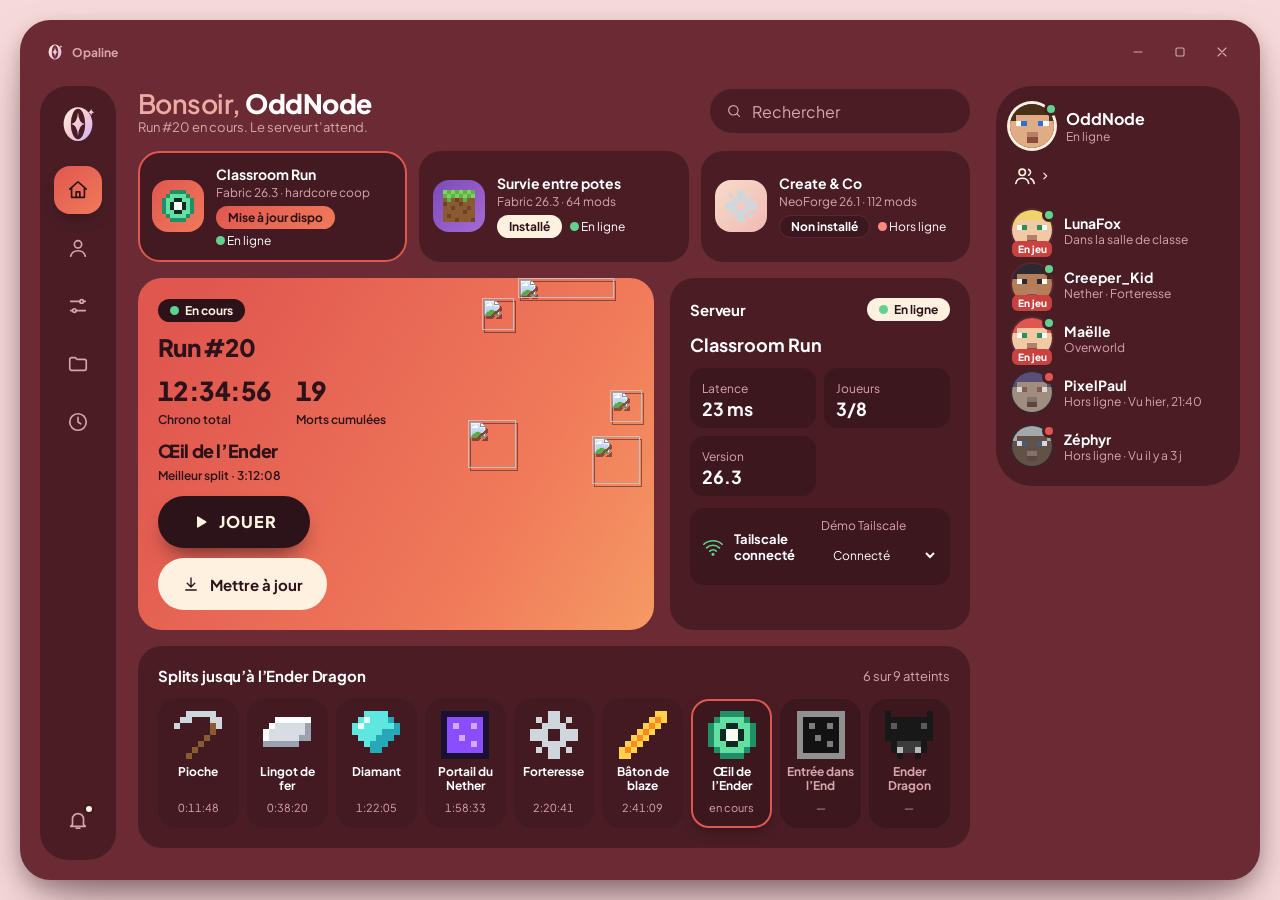
==== commit 45ea9b63: "design(mockup): boutons du hero alignés avec icônes, stats sans troncature" ====
--- a/design/launcher-mockup/index.html
+++ b/design/launcher-mockup/index.html
@@ -292,6 +292,16 @@
   .col .pl.off .avatar{filter:grayscale(.6) brightness(.85)}
   .window.colmini .col .pl[data-tip]:hover::after,.window.colmini .col .pl[data-tip]:focus-visible::after{content:attr(data-tip);position:absolute;right:calc(100% + 14px);top:50%;transform:translateY(-50%);background:var(--cream);color:var(--on-coral);font-size:12px;font-weight:700;padding:6px 10px;border-radius:10px;white-space:nowrap;z-index:9;pointer-events:none}
 }
+.hero>*{min-width:0}
+.hero .stats>div{min-width:0;max-width:100%}
+.hero .stats span{overflow-wrap:anywhere}
+.hero .acts{align-items:center}
+.hero .acts .play,.hero .acts .btn{height:52px;padding:0 24px;border-radius:999px;display:inline-flex;align-items:center;justify-content:center;gap:10px;font-size:15px;line-height:1}
+.hero .acts .play{padding:0 clamp(26px,7cqi,36px);font-size:clamp(15px,3.4cqi,17px)}
+.hero .acts .bi{width:18px;height:18px;flex:none;fill:none;stroke:currentColor;stroke-width:1.8;stroke-linecap:round;stroke-linejoin:round}
+.hero .acts .play .bi{stroke:none;fill:currentColor}
+.hero .acts .btn:disabled{opacity:.7}
+.spin-i{animation:spin 1s linear infinite}
 </style>
 </head>
 <body>
@@ -315,6 +325,9 @@
  <symbol id="i-max" viewBox="0 0 24 24"><rect x="6" y="6" width="12" height="12" rx="2"/></symbol>
  <symbol id="i-restore" viewBox="0 0 24 24"><path d="M9 8V7a1.5 1.5 0 011.5-1.5H17A1.5 1.5 0 0118.5 7v6.5A1.5 1.5 0 0117 15h-1"/><rect x="5.5" y="9" width="10" height="10" rx="1.5"/></symbol>
  <symbol id="i-chev" viewBox="0 0 24 24"><path d="M15 5l-7 7 7 7"/></symbol>
+ <symbol id="i-play" viewBox="0 0 24 24"><path d="M8 5.5v13a1 1 0 001.5.9l10.5-6.5a1 1 0 000-1.8L9.5 4.6A1 1 0 008 5.5z" fill="currentColor" stroke="none"/></symbol>
+ <symbol id="i-check" viewBox="0 0 24 24"><path d="M5 12.5l4.5 4.5L19 7.5"/></symbol>
+ <symbol id="i-refresh" viewBox="0 0 24 24"><path d="M20 12a8 8 0 11-2.4-5.7M20 4v5h-5"/></symbol>
  <symbol id="i-down" viewBox="0 0 24 24"><path d="M12 4v11M7 11l5 5 5-5M5 20h14"/></symbol>
 </svg>
 
@@ -380,9 +393,9 @@
         <div class="stats" id="heroStats">
           <div><b>12:34:56</b><span>Chrono total</span></div>
           <div><b>19</b><span>Morts cumulées</span></div>
-          <div><b style="font-size:16px;line-height:1.5">Œil de l&rsquo;Ender</b><span>Meilleur split · 3:12:08</span></div>
+          <div><b style="font-size:clamp(14px,4cqi,18px);line-height:1.4">Œil de l&rsquo;Ender</b><span>Meilleur split · 3:12:08</span></div>
         </div>
-        <div class="acts"><button class="play" id="btnPlay">JOUER</button><button class="btn cream" id="btnUpd" hidden>Mettre à jour</button></div>
+        <div class="acts"><button class="play" id="btnPlay"><svg class="bi" aria-hidden="true"><use href="#i-play"/></svg><span class="bl">JOUER</span></button><button class="btn cream" id="btnUpd" hidden><svg class="bi i" aria-hidden="true"><use href="#i-down"/></svg><span class="bl">Mettre à jour</span></button></div>
       </article>
 
       <article class="card server" aria-labelledby="srvT">
@@ -609,9 +622,9 @@
 $$('[data-go]').forEach(b=>b.addEventListener('click',()=>show(b.dataset.go)));
 let tt;function toast(m){const t=$('#toast');t.textContent=m;t.classList.add('on');clearTimeout(tt);tt=setTimeout(()=>t.classList.remove('on'),2600)}
 function copy(t,m){try{navigator.clipboard&&navigator.clipboard.writeText(t).catch(()=>{})}catch(e){}toast(m)}
-let pt;function progress(title,sub,done){
+let pt;function progress(title,sub,done,tick){
   const p=$('#prog');p.classList.add('on');$('#progT').textContent=title;$('#progS').textContent=sub;let v=0;clearInterval(pt);
-  pt=setInterval(()=>{v=Math.min(100,v+Math.random()*9+3);$('#bar').style.width=v+'%';$('#pct').textContent=Math.round(v)+' %';$('#track').setAttribute('aria-valuenow',Math.round(v));
+  pt=setInterval(()=>{v=Math.min(100,v+Math.random()*9+3);$('#bar').style.width=v+'%';$('#pct').textContent=Math.round(v)+' %';$('#track').setAttribute('aria-valuenow',Math.round(v));tick&&tick(v);
     if(v>=100){clearInterval(pt);setTimeout(()=>{p.classList.remove('on');done&&done()},500)}},260);
 }
 
@@ -695,7 +708,7 @@
   news:[['1.2.0','Premier pack : Create, Steam n’ Rails et 110 autres mods.']],on:[],off:[['Zéphyr',5,'Vu il y a 3 j']]}
 ];
 const STATUS={upd:'Mise à jour dispo',ok:'Installé',no:'Non installé'};
-let pk=0;
+let pk=0,updPct=null;
 const eff=()=>ts==='on'&&PACKS[pk].srv.up;
 const CR_STATS=$('#heroStats').innerHTML,CR_ART=$('#heroArt').innerHTML;
 function playerRow(p,off){const st=off?'hors ligne':'en ligne';return`<button type="button" class="pl ${off?'off':''}" data-tip="${p[0]} · ${st}" aria-label="${p[0]}, ${st}. ${p[2]}"><div class="avwrap"><div class="avatar">${headSvg(p[1],44)}</div><span class="dot ${off?'idle':''}" role="img" aria-label="${off?'Hors ligne':'En ligne'}"></span></div>${off?'':'<span class="ingame">En jeu</span>'}<div class="tx"><div class="n">${p[0]}</div><div class="s">${off?'Hors ligne · ':''}${p[2]}</div></div></button>`}
@@ -708,8 +721,12 @@
   $('#heroStats').innerHTML=pk===0?CR_STATS:`<div><b>${p.total}</b><span>Mods</span></div><div><b>${p.mc}</b><span>Minecraft</span></div><div><b style="font-size:18px;line-height:1.4">${p.loader}</b><span>Chargeur</span></div>`;
   $('#heroArt').innerHTML=pk===0?CR_ART:T(p.tex,80,p.icon,'dragon sm')+T('diamond',48,'diamond','eye')+T('diamond_pickaxe',48,'pickaxe','dia');
   paint();
-  const play=$('#btnPlay');play.textContent=p.status==='no'?'INSTALLER':'JOUER';play.disabled=p.status!=='no'&&!on;
-  $('#btnUpd').hidden=p.status!=='upd';
+  const play=$('#btnPlay');$('.bl',play).textContent=p.status==='no'?'INSTALLER':'JOUER';play.firstElementChild.firstElementChild.setAttribute('href',p.status==='no'?'#i-down':'#i-play');play.disabled=p.status!=='no'&&!on;
+  const ub=$('#btnUpd'),ui=ub.firstElementChild,ul=$('.bl',ub);ub.hidden=p.status==='no';
+  ui.classList.remove('spin-i');
+  if(updPct!==null&&p.status==='upd'){ub.disabled=true;ui.firstElementChild.setAttribute('href','#i-refresh');ui.classList.add('spin-i');ul.textContent=Math.round(updPct)+' %'}
+  else if(p.status==='upd'){ub.disabled=false;ui.firstElementChild.setAttribute('href','#i-down');ul.textContent='Mettre à jour'}
+  else{ub.disabled=true;ui.firstElementChild.setAttribute('href','#i-check');ul.textContent='À jour'}
   $('#srvName').textContent=p.name;$('#srvPill').innerHTML=on?'<span class="dot"></span>En ligne':'<span class="dot off"></span>Hors ligne';
   $('#lat').textContent=on?p.srv.lat+' ms':'—';$('#kvPl').textContent=on?p.srv.pl+'/'+p.srv.max:'—';$('#kvVer').textContent=p.mc;
   $('#srvMsg').hidden=on;$('#srvMsg').textContent='Serveur injoignable : vérifie que Tailscale est connecté, sinon demande l’accès à l’hôte.';
@@ -736,7 +753,7 @@
 }
 function act(){
   const p=PACKS[pk];
-  if(p.status==='upd')progress('Mise à jour de '+p.name+' '+p.next,'Téléchargement de '+p.size,()=>{p.status='ok';p.ver=p.next;p.chg=null;renderPack();toast(p.name+' est à jour')});
+  if(p.status==='upd'){updPct=0;renderPack();progress('Mise à jour de '+p.name+' '+p.next,'Téléchargement de '+p.size,()=>{updPct=null;p.status='ok';p.ver=p.next;p.chg=null;renderPack();toast(p.name+' est à jour')},v=>{updPct=v;const ul=$('#btnUpd .bl');if(ul)ul.textContent=Math.round(v)+' %'})}
   else if(p.status==='no')progress('Installation de '+p.name,'Téléchargement de '+p.size,()=>{p.status='ok';p.ver=p.next;p.mods=SAMPLE;renderPack();toast(p.name+' est installé')});
 }
 const setPack=i=>{pk=i;renderPack()};
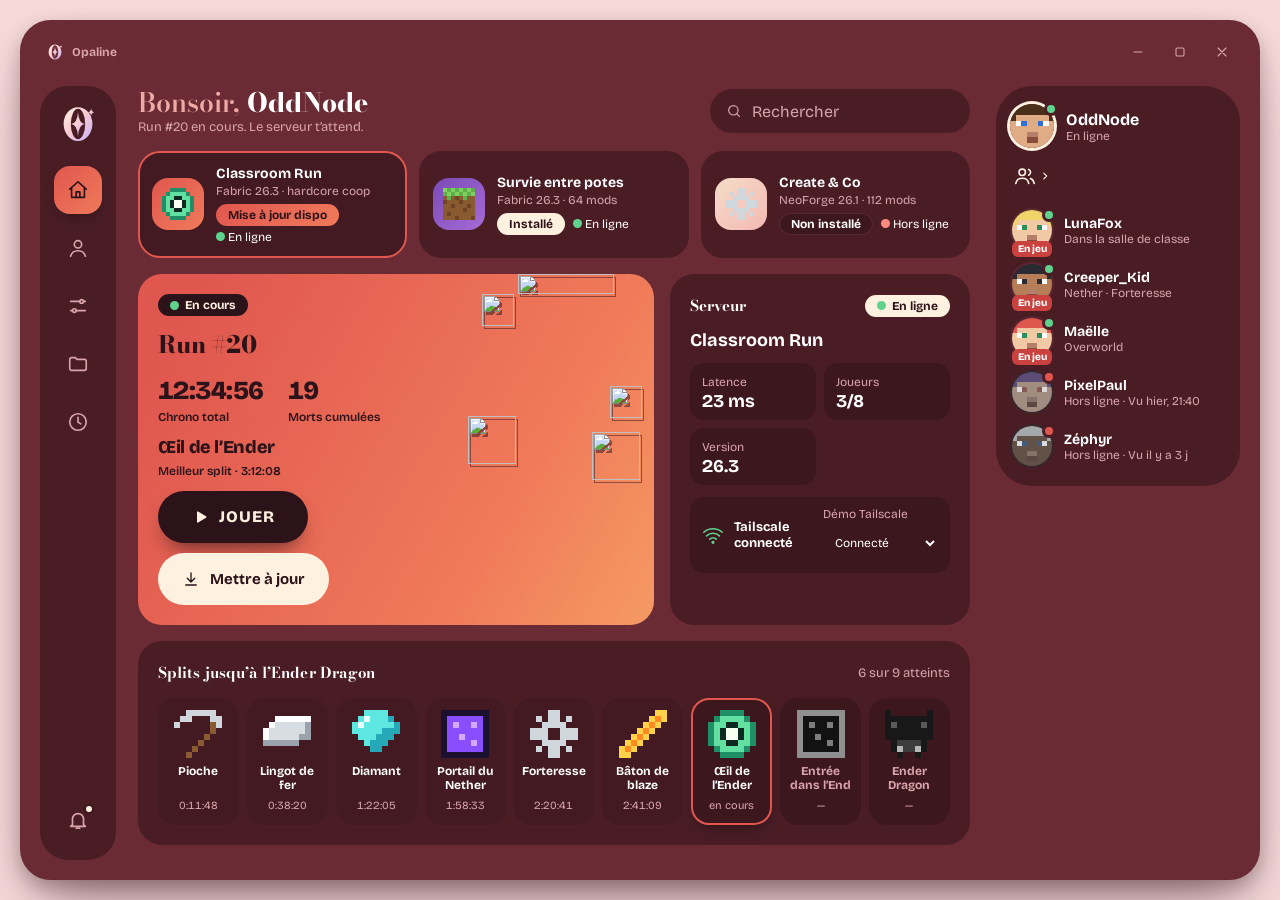
==== commit 19c1d90c: "design(mockup): titres en Bodoni Moda, texte en Bricolage Grotesque" ====
--- a/design/launcher-mockup/index.html
+++ b/design/launcher-mockup/index.html
@@ -7,7 +7,7 @@
 <link rel="icon" href="data:image/svg+xml,%3Csvg xmlns='http://www.w3.org/2000/svg' viewBox='0 0 64 64'%3E%3Crect width='64' height='64' rx='14' fill='%232c1219'/%3E%3Cg fill='%23f6dcc8'%3E%3Cpath fill-rule='evenodd' d='M9 32a23 27 0 1 0 46 0a23 27 0 1 0 -46 0ZM20.5 32a11.5 24.4 0 1 0 23 0a11.5 24.4 0 1 0 -23 0Z'/%3E%3Cpath d='M32 13Q33.2 30.8 43 32Q33.2 33.2 32 51Q30.8 33.2 21 32Q30.8 30.8 32 13Z'/%3E%3C/g%3E%3C/svg%3E">
 <link rel="preconnect" href="https://fonts.googleapis.com">
 <link rel="preconnect" href="https://fonts.gstatic.com" crossorigin>
-<link href="https://fonts.googleapis.com/css2?family=Plus+Jakarta+Sans:wght@400;500;600;700;800&display=swap" rel="stylesheet">
+<link href="https://fonts.googleapis.com/css2?family=Bodoni+Moda:opsz,wght@6..96,500..800&family=Bricolage+Grotesque:opsz,wght@12..96,400..800&display=swap" rel="stylesheet">
 <style>
 :root{
   --outer:#f6d9d9; --win:#6b2b34; --win-deep:#3d171e; --panel:#4a1d25; --panel-hi:#431a21; --line:#5a2630;
@@ -15,7 +15,7 @@
   --ok:#5fd38d; --warn:#ffc46b; --bad:#ff8a80;
   --grad:linear-gradient(135deg,var(--coral),var(--coral2));
   --ease:cubic-bezier(.22,1,.36,1);
-  --font:"Plus Jakarta Sans","Outfit",system-ui,"Segoe UI",sans-serif;
+  --font:"Bricolage Grotesque",system-ui,"Segoe UI",sans-serif; --display:"Bodoni Moda","Didot",Georgia,serif;
 }
 *{box-sizing:border-box;margin:0}
 html,body{height:100%}
@@ -41,8 +41,8 @@
 main::-webkit-scrollbar,.col::-webkit-scrollbar{width:8px}
 main::-webkit-scrollbar-thumb{background:var(--line);border-radius:8px}
 .bar{flex-wrap:wrap;display:flex;align-items:center;justify-content:space-between;gap:16px}
-h1{font-size:clamp(22px,3.2cqi,30px);font-weight:800;letter-spacing:-.02em;line-height:1.15}
-h2{font-size:18px;font-weight:700;letter-spacing:-.01em}
+h1{font-family:var(--display);font-size:clamp(22px,3.2cqi,30px);font-weight:800;letter-spacing:0;line-height:1.15}
+h2{font-family:var(--display);font-size:18px;font-weight:700;letter-spacing:.005em}
 h3{font-size:15px;font-weight:700}
 .card h2{font-size:15px}
 .mute{color:var(--mute)} .small{font-size:13px} .xs{font-size:12px}
@@ -70,7 +70,7 @@
 .news{grid-area:news}
 .hero{grid-area:hero;background:linear-gradient(120deg,#e0574f 10%,#f07a5a 70%,#f59a63);color:var(--on-coral);min-height:236px;overflow:visible;display:grid;grid-template-columns:minmax(0,1fr) clamp(110px,20cqi,210px);align-content:space-between;gap:0 8px}
 .hero>*{grid-column:1}
-.hero h2{font-size:clamp(24px,3.4cqi,34px);font-weight:800;letter-spacing:-.03em;color:var(--on-coral);overflow-wrap:anywhere}
+.hero h2{font-family:var(--display);font-size:clamp(24px,3.4cqi,34px);font-weight:800;letter-spacing:-.005em;color:var(--on-coral);overflow-wrap:anywhere}
 .hero .pill{background:#2c1219;color:var(--cream)}
 .hero .stats{display:flex;flex-wrap:wrap;gap:10px 24px;margin:12px 0}
 .hero .stats b{display:block;font-size:clamp(20px,6cqi,26px);font-weight:800;font-variant-numeric:tabular-nums;letter-spacing:-.02em}
@@ -161,7 +161,7 @@
 .banner .btn{background:var(--win-deep);color:var(--cream)}
 .banner .x{width:40px;height:40px;border-radius:50%;display:grid;place-items:center;color:var(--on-coral)} .banner .x:hover{background:rgba(44,18,25,.12)}
 /* progress + toast */
-.prog{position:absolute;left:calc(var(--rail) + 40px);right:20px;bottom:18px;background:var(--win-deep);border-radius:20px;padding:12px 16px;display:none;gap:14px;align-items:center;box-shadow:0 12px 24px rgba(0,0,0,.4);z-index:5;border:1px solid var(--line)}
+.prog{position:relative;grid-column:1/-1;background:var(--win-deep);border-radius:20px;padding:12px 16px;display:none;gap:14px;align-items:center;box-shadow:0 12px 24px rgba(0,0,0,.4);z-index:5;border:1px solid var(--line)}
 .prog.on{display:flex;animation:in .3s var(--ease)}
 .track{flex:1;height:10px;background:var(--panel);border-radius:6px;overflow:hidden}
 .track i{display:block;height:100%;width:0;background:var(--grad);border-radius:6px;transition:width .2s linear}
@@ -471,6 +471,7 @@
           <div class="row"><span class="small mute" id="modelLbl">Modèle de bras</span>
             <div class="seg sm" role="radiogroup" aria-labelledby="modelLbl" id="model"><button role="radio" aria-checked="true" data-m="classic">Classique</button><button role="radio" aria-checked="false" data-m="slim">Fin</button></div></div>
           <button class="btn primary" id="importSkin">Importer dans la garde-robe</button></article></div>
+    </section>
   </section>
 
   <!-- SETTINGS -->
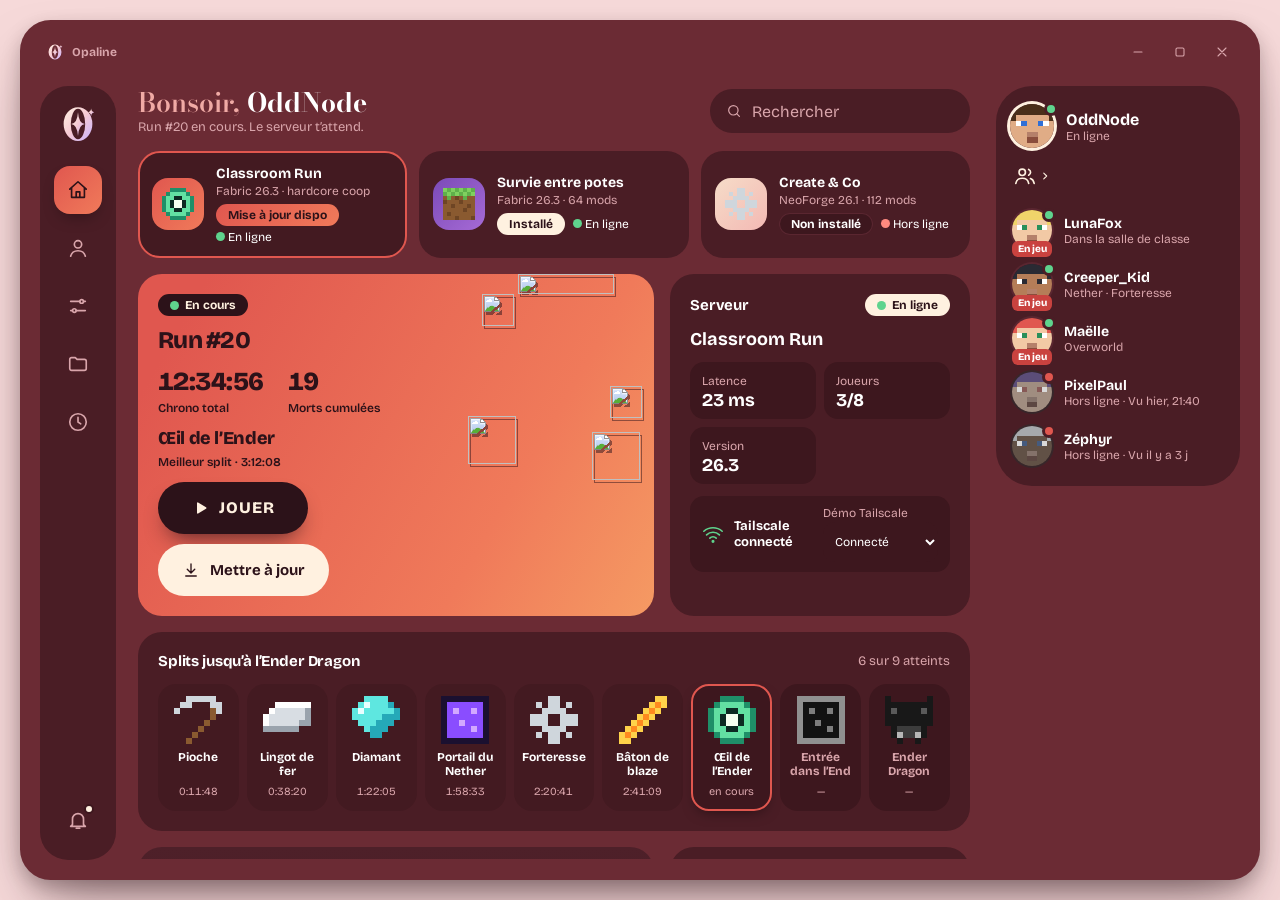
==== commit 6b40abe4: "design(mockup): serif Bodoni réservée à la salutation" ====
--- a/design/launcher-mockup/index.html
+++ b/design/launcher-mockup/index.html
@@ -41,8 +41,9 @@
 main::-webkit-scrollbar,.col::-webkit-scrollbar{width:8px}
 main::-webkit-scrollbar-thumb{background:var(--line);border-radius:8px}
 .bar{flex-wrap:wrap;display:flex;align-items:center;justify-content:space-between;gap:16px}
-h1{font-family:var(--display);font-size:clamp(22px,3.2cqi,30px);font-weight:800;letter-spacing:0;line-height:1.15}
-h2{font-family:var(--display);font-size:18px;font-weight:700;letter-spacing:.005em}
+h1{font-size:clamp(22px,3.2cqi,30px);font-weight:800;letter-spacing:-.02em;line-height:1.15}
+h2{font-size:18px;font-weight:700;letter-spacing:-.01em}
+#homeT{font-family:var(--display);letter-spacing:0;font-weight:700}
 h3{font-size:15px;font-weight:700}
 .card h2{font-size:15px}
 .mute{color:var(--mute)} .small{font-size:13px} .xs{font-size:12px}
@@ -70,7 +71,7 @@
 .news{grid-area:news}
 .hero{grid-area:hero;background:linear-gradient(120deg,#e0574f 10%,#f07a5a 70%,#f59a63);color:var(--on-coral);min-height:236px;overflow:visible;display:grid;grid-template-columns:minmax(0,1fr) clamp(110px,20cqi,210px);align-content:space-between;gap:0 8px}
 .hero>*{grid-column:1}
-.hero h2{font-family:var(--display);font-size:clamp(24px,3.4cqi,34px);font-weight:800;letter-spacing:-.005em;color:var(--on-coral);overflow-wrap:anywhere}
+.hero h2{font-size:clamp(24px,3.4cqi,34px);font-weight:800;letter-spacing:-.03em;color:var(--on-coral);overflow-wrap:anywhere}
 .hero .pill{background:#2c1219;color:var(--cream)}
 .hero .stats{display:flex;flex-wrap:wrap;gap:10px 24px;margin:12px 0}
 .hero .stats b{display:block;font-size:clamp(20px,6cqi,26px);font-weight:800;font-variant-numeric:tabular-nums;letter-spacing:-.02em}
